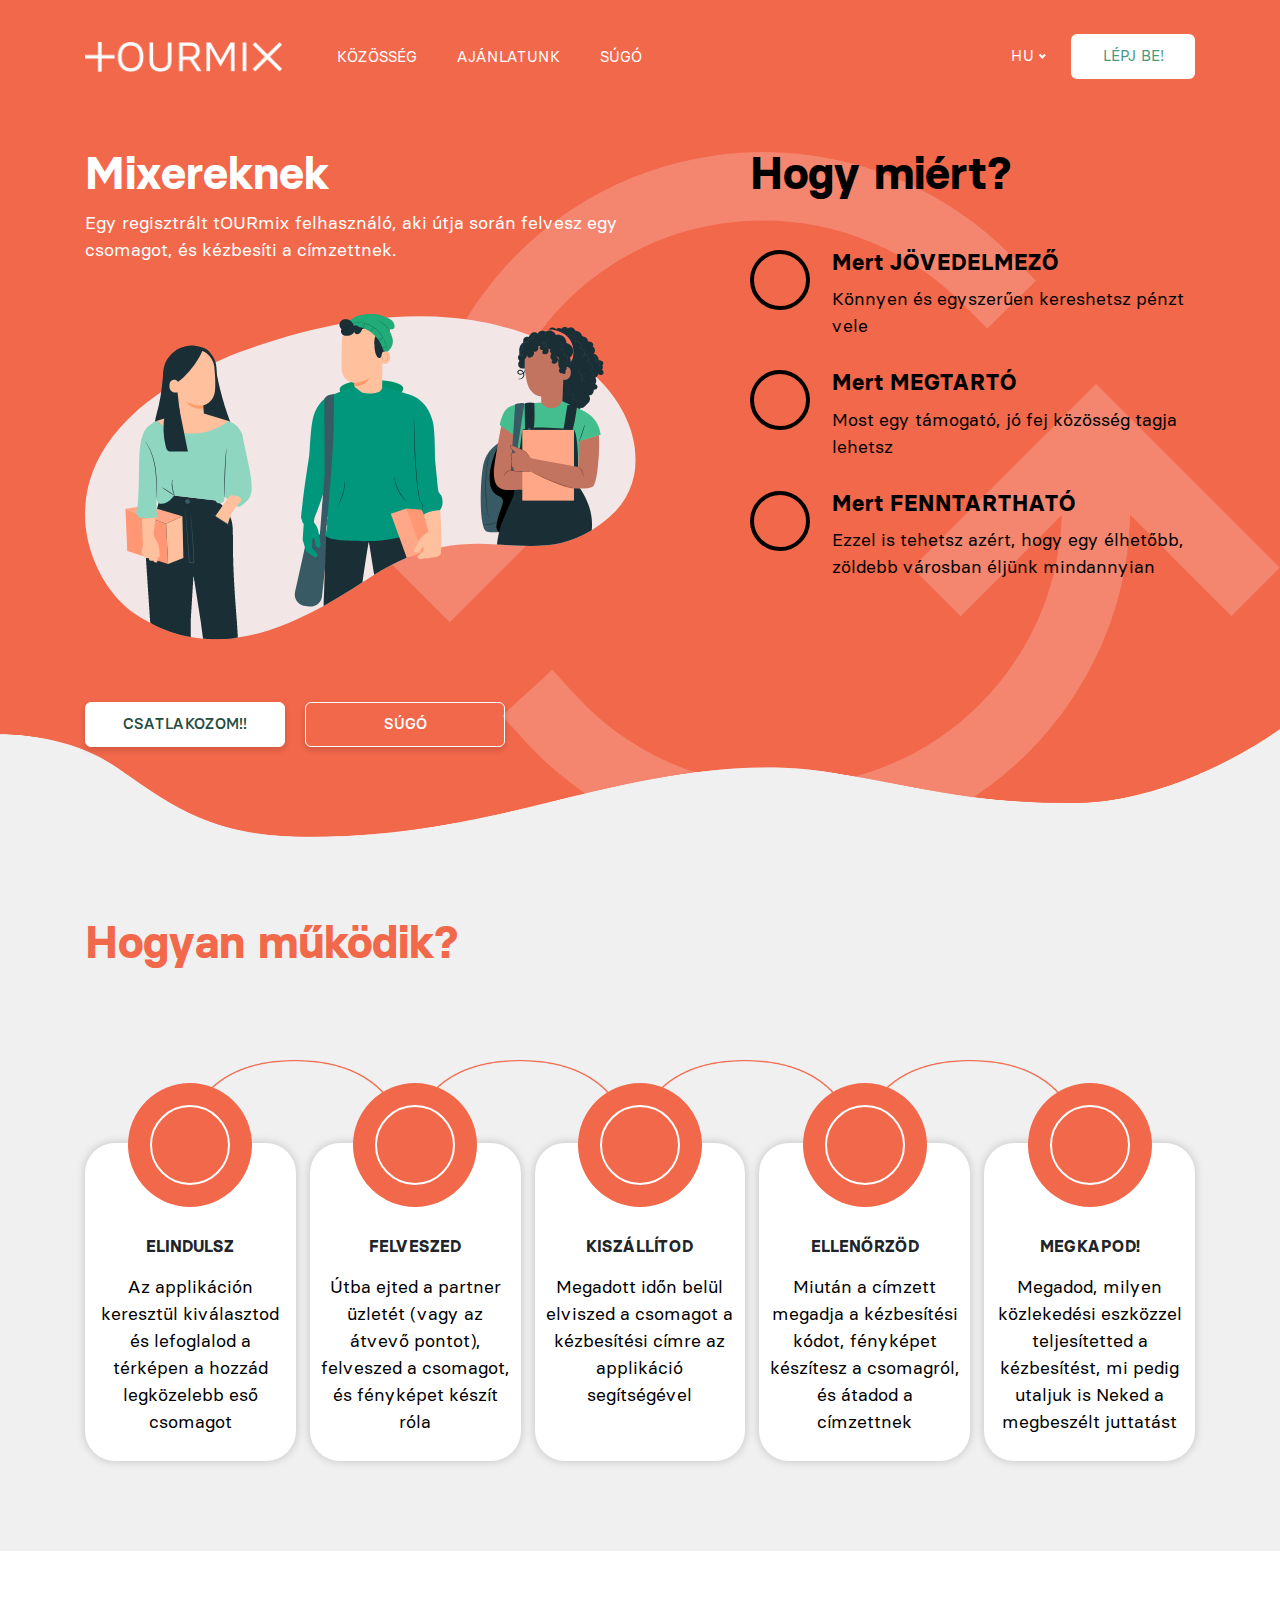
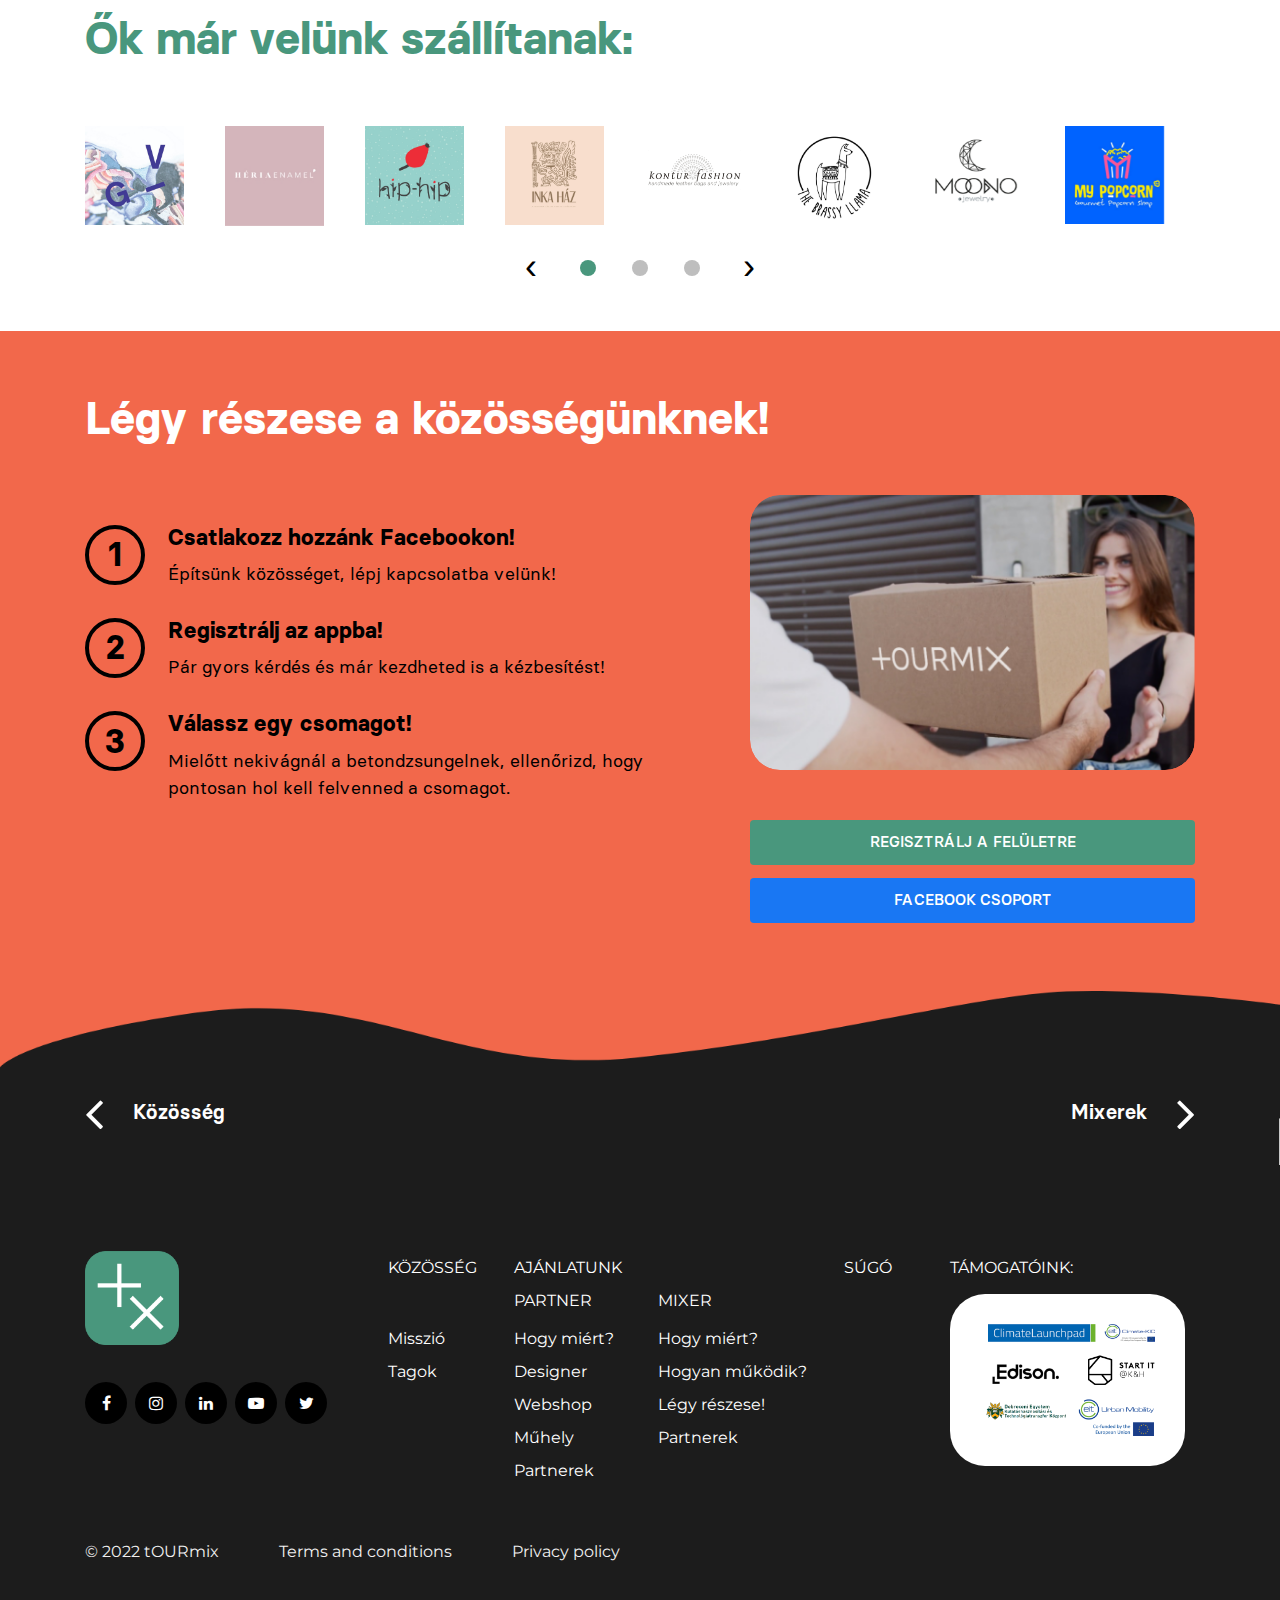
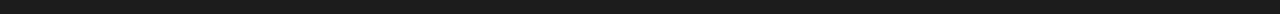
==== mixer.html @ 6f7ef5c3 "all pages done" ====
<!DOCTYPE HTML>
<html class="no-js" lang="en-US">

<head>
    <meta charset="utf-8">
    <meta http-equiv="x-ua-compatible" content="ie=edge">
    <title>OurMix-Mixer</title>
    <meta name="description" content="">
    <meta name="viewport" content="width=device-width, initial-scale=1">
    <link rel="shortcut icon" type="image/x-icon" href="assets/images/favicon.ico" />

    <!-- Stylesheet -->
    <!-- Animate css -->
    <link rel="stylesheet" type="text/css" href="assets/css/animate.css" media="all" />
    <!-- Owl Carousel css -->
    <link rel="stylesheet" type="text/css" href="assets/css/owl.theme.default.min.css" media="all" />
    <link rel="stylesheet" type="text/css" href="assets/css/owl.carousel.min.css" media="all" />
    <!-- Google fonts  -->
    <link href="https://fonts.googleapis.com/css2?family=Montserrat:wght@300;400;500;600;700&display=swap"
        rel="stylesheet">
    <!-- Fontawesome CSS -->
    <link rel="stylesheet" href="assets/css/font-awesome.min.css">
    <!-- Bootstrap CSS -->
    <link rel="stylesheet" href="assets/css/bootstrap.min.css">
    <!-- normalize -->
    <link rel="stylesheet" href="assets/css/normalize.css">
    <!-- nice select  -->
    <link rel="stylesheet" href="assets/css/nice-select.css">
    <link rel="stylesheet" href="assets/font/fonts.css">
    <!-- Main Stylesheet -->
    <link rel="stylesheet" href="assets/css/style.css">
    <!-- responsive -->
    <link rel="stylesheet" href="assets/css/responsive.css">
</head>

<body>
    <!--[if lte IE 9]>
            <p class="browserupgrade">You are using an <strong>outdated</strong> browser. Please <a href="https://browsehappy.com/">upgrade your browser</a> to improve your experience and security.</p>
        <![endif]-->

    <!-- header design  -->
    <header class="header_design d_header fixed-top  mixer_header">
        <div class="container">
            <div class="row">
                <div class="col-xl-12">
                    <div class="full_header">
                        <!-- left -->
                        <div class="header_left">
                            <div class="logo">
                                <a href="#"><img src="assets/images/home/logo.png" alt="logo img"></a>
                            </div>
                            <div class="menu">
                                <ul>
                                    <li><a href="#">Közösség</a></li>
                                    <li><a href="#">Ajánlatunk</a>
                                        <ul>
                                            <li><a href="#">Partner</a></li>
                                            <li><a href="#">Mixer</a></li>
                                        </ul>
                                    </li>
                                    <li><a href="#">Súgó</a></li>
                                </ul>
                            </div>
                        </div>

                        <!-- right  -->
                        <div class="header_right">
                            <div class="language_select">
                                <select>
                                    <option value="">HU</option>
                                    <option value="">EN</option>
                                </select>
                            </div>
                            <div class="button">
                                <a href="#">LÉPJ BE!</a>
                            </div>
                            <div class="humberger">
                                <div class="menu btn15" data-menu="15">
                                    <div class="icon"></div>
                                </div>
                            </div>

                        </div>
                    </div>
                </div>
            </div>
        </div>
    </header>
    <!-- End Header design  -->


    <!-- hero bannar   -->
    <div class="default_hero_bannar" style="background:#F2684B ;">
        <div class="container">
            <div class="row">
                <div class="col-lg-7">
                    <div class="default_left_con">
                        <div class="d_top_heading">
                            <h1>Mixereknek</h1>
                            <p>Egy regisztrált tOURmix felhasználó, aki útja során felvesz egy csomagot, és kézbesíti a
                                címzettnek.</p>
                        </div>
                        <div class="d_top_middle1">
                            <img src="assets/images/fore-logo/mixer.png" alt="">
                        </div>
                        <div class="d_bottom_link">
                            <a href="signup_signin.html">Csatlakozom!!</a>
                            <a href="#neked">SÚGÓ</a>
                        </div>
                    </div>
                </div>

                <div class="col-lg-5">
                    <div class="default_right_con">
                        <div class="d_top_heading">
                            <h1>Hogy miért?</h1>
                        </div>
                        <div class="d_right_middle">
                            <div class="single_r_middle">
                                <div class="d_right_icon">
                                </div>
                                <div class="d_right_con">
                                    <h3>Mert JÖVEDELMEZŐ</h3>
                                    <p>Könnyen és egyszerűen kereshetsz pénzt vele</p>
                                </div>
                            </div>
                            <div class="single_r_middle">
                                <div class="d_right_icon">
                                </div>
                                <div class="d_right_con">
                                    <h3>Mert MEGTARTÓ</h3>
                                    <p>Most egy támogató, jó fej közösség tagja lehetsz</p>
                                </div>
                            </div>
                            <div class="single_r_middle">
                                <div class="d_right_icon">
                                </div>
                                <div class="d_right_con">
                                    <h3>Mert FENNTARTHATÓ</h3>
                                    <p>Ezzel is tehetsz azért, hogy egy élhetőbb, zöldebb városban éljünk mindannyian
                                    </p>
                                </div>
                            </div>
                        </div>
                    </div>
                </div>
            </div>
        </div>
        <div class="position position1">
            <img src="assets/images/fore-logo/turn.png" alt="">
        </div>
    </div>
    <!-- End Hero bannar  -->

    <!-- Mixer feature  -->
    <div class="mixer_feature_area default_feature">
        <div class="container">
            <div class="row">
                <div class="col-xl-12">
                    <div class="all_mixer_con">
                        <div class="d_top_heading">
                            <h1 style="color:#F2684B">Hogyan működik?</h1>
                        </div>
                    </div>

                    <div class="all_mix_feature">
                        <div class="single_mix">
                            <div class="mix_c_1">
                                <div class="mix_c_2">

                                </div>
                                
                            </div>
                            <h4>Elindulsz</h4>
                                <p>Az applikáción keresztül kiválasztod és lefoglalod a térképen a hozzád legközelebb
                                    eső csomagot</p>
                        </div>
                        <div class="single_mix">
                            <div class="mix_c_1">
                                <div class="mix_c_2">

                                </div>
                                
                            </div>
                            <h4>Felveszed</h4>
                                <p>Útba ejted a partner üzletét (vagy az átvevő pontot), felveszed a csomagot, és
                                    fényképet készít róla</p>
                        </div>

                        <div class="single_mix">
                            <div class="mix_c_1">
                                <div class="mix_c_2">

                                </div>
                                
                            </div>
                            <h4>Kiszállítod</h4>
                                <p>Megadott időn belül elviszed a csomagot a kézbesítési címre az applikáció
                                    segítségével</p>
                        </div>
                        <div class="single_mix">
                            <div class="mix_c_1">
                                <div class="mix_c_2">

                                </div>

                            </div>
                            <h4>Ellenőrzöd</h4>
                            <p>Miután a címzett megadja a kézbesítési kódot, fényképet készítesz a csomagról, és átadod
                                a címzettnek</p>
                        </div>
                        <div class="single_mix">
                            <div class="mix_c_1">
                                <div class="mix_c_2">

                                </div>

                            </div>
                            <h4>Megkapod!</h4>
                            <p>Megadod, milyen közlekedési eszközzel teljesítetted a kézbesítést, mi pedig utaljuk is
                                Neked a megbeszélt juttatást</p>
                        </div>
                    </div>
                </div>
            </div>
        </div>
    </div>
    <!-- End Mixer feature  -->



    <!-- All partner area design  -->
    <div class="all_partner_area all_partner_area2">
        <div class="container">
            <div class="row">
                <div class="col-xl-12">
                    <div class="section_header">
                        <h1>Ők már velünk szállítanak:</h1>
                    </div>

                    <div class="partnar_slider owl-carousel owl-theme">
                        <a href="#"><img src="assets/images/fore-logo/1.png" alt=""></a>
                        <a href="#"><img src="assets/images/fore-logo/2.png" alt=""></a>
                        <a href="#"><img src="assets/images/fore-logo/3.png" alt=""></a>
                        <a href="#"><img src="assets/images/fore-logo/4.png" alt=""></a>
                        <a href="#"><img src="assets/images/fore-logo/5.png" alt=""></a>
                        <a href="#"><img src="assets/images/fore-logo/6.png" alt=""></a>
                        <a href="#"><img src="assets/images/fore-logo/7.png" alt=""></a>
                        <a href="#"><img src="assets/images/fore-logo/8.png" alt=""></a>
                        <a href="#"><img src="assets/images/fore-logo/9.png" alt=""></a>
                        <a href="#"><img src="assets/images/fore-logo/10.png" alt=""></a>
                        <a href="#"><img src="assets/images/fore-logo/6.png" alt=""></a>
                        <a href="#"><img src="assets/images/fore-logo/7.png" alt=""></a>
                        <a href="#"><img src="assets/images/fore-logo/8.png" alt=""></a>
                        <a href="#"><img src="assets/images/fore-logo/9.png" alt=""></a>
                        <a href="#"><img src="assets/images/fore-logo/10.png" alt=""></a>
                        <a href="#"><img src="assets/images/fore-logo/6.png" alt=""></a>
                        <a href="#"><img src="assets/images/fore-logo/7.png" alt=""></a>
                        <a href="#"><img src="assets/images/fore-logo/8.png" alt=""></a>
                        <a href="#"><img src="assets/images/fore-logo/9.png" alt=""></a>
                        <a href="#"><img src="assets/images/fore-logo/10.png" alt=""></a>
                    </div>
                </div>
            </div>
        </div>
    </div>
    <!-- End all partnar area design  -->

    <div class="default_feature default_feature_mixer" id="bolt" style="background-color:#F2684B;">
        <div class="container">
            <div class="row">
                <div class="col-xl-12">
                    <div class="d_top_heading">
                        <h1 style="color:#FFF ;">Légy részese a közösségünknek!</h1>
                    </div>
                </div>
                <div class="col-lg-7">
                    <div class="d_feature_left">
                        <div class="d_right_middle">
                            <div class="single_r_middle">
                                <div class="d_right_icon text1">
                                    <span>1</span>
                                </div>
                                <div class="d_right_con">
                                    <h3>Csatlakozz hozzánk Facebookon!</h3>
                                    <p>Építsünk közösséget, lépj kapcsolatba velünk!</p>
                                </div>
                            </div>
                            <div class="single_r_middle">
                                <div class="d_right_icon text1">
                                    <span>2</span>
                                </div>
                                <div class="d_right_con">
                                    <h3>Regisztrálj az appba!</h3>
                                    <p>Pár gyors kérdés és már kezdheted is a kézbesítést! </p>
                                </div>
                            </div>
                            <div class="single_r_middle">
                                <div class="d_right_icon text1">
                                    <span>3</span>
                                </div>
                                <div class="d_right_con">
                                    <h3>Válassz egy csomagot! </h3>
                                    <p>Mielőtt nekivágnál a betondzsungelnek, ellenőrizd, hogy pontosan hol kell felvenned a csomagot.</p>
                                </div>
                            </div>
                        </div>
                    </div>
                </div>
                <div class="col-lg-5">
                    <div class="d_feratue_img">
                        <img src="assets/images/fore-logo/img4.png" alt="">
                    </div>
                    <div class="d_feature_linking">
                        <a href="#">REGISZTRÁLJ A FELÜLETRE</a>
                        <a href="#">FACEBOOK CSOPORT</a>
                    </div>
                    
                </div>
            </div>
        </div>
    </div>

    <!-- Pages next prev area  -->
    <div class="pages_next_prev_area">
        <div class="container">
            <div class="row">
                <div class="col-xl-12">
                    <div class="pages_link_all">
                        <a href="#"><i class="fa fa-angle-left"></i>Közösség</a>
                        <a href="#">Mixerek <i class="fa fa-angle-right"></i></a>
                    </div>
                </div>
            </div>
        </div>
    </div>
    <!-- End pages next prev area  -->

    <!-- Footer area dsign  -->
    <div class="footer_area_design">
        <div class="container">
            <div class="row">
                <div class="col-lg-3">
                    <div class="footer_logo">
                        <div class="f_logo">
                            <a href="#"><img src="assets/images/fore-logo/f_logo.png" alt=""></a>
                        </div>
                        <div class="footer_link">
                            <ul>
                                <li><a href="#"><i class="fa fa-facebook"></i></a></li>
                                <li><a href="#"><i class="fa fa-instagram"></i></a></li>
                                <li><a href="#"><i class="fa fa-linkedin"></i></a></li>
                                <li><a href="#"><i class="fa fa-youtube-play"></i></a></li>
                                <li><a href="#"><i class="fa fa-twitter"></i></a></li>
                            </ul>
                        </div>
                    </div>
                </div>
                <div class="col-lg-6">
                    <div class="footer_menu_all">
                        <!-- single  -->
                        <div class="footer_single_link">
                            <h3>KÖZÖSSÉG</h3>
                            <ul>
                                <li><a href="#">Misszió</a></li>
                                <li><a href="#">Tagok</a></li>
                            </ul>
                        </div>
                        <!-- single  -->
                        <div class="footer_single_link">
                            <h3>AJÁNLATUNK <br> PARTNER</h3>
                            <ul>

                                <li><a href="#">Hogy miért?</a></li>
                                <li><a href="#">Designer</a></li>
                                <li><a href="#">Webshop</a></li>
                                <li><a href="#">Műhely</a></li>
                                <li><a href="#">Partnerek</a></li>

                            </ul>
                        </div>
                        <!-- single  -->
                        <div class="footer_single_link">
                            <h3> <br> MIXER</h3>
                            <ul>
                                <li><a href="#">Hogy miért?</a></li>
                                <li><a href="#">Hogyan
                                        működik?</a></li>
                                <li><a href="#">Légy részese!</a></li>
                                <li><a href="#">Partnerek</a></li>
                            </ul>
                        </div>
                        <!-- single  -->
                        <div class="footer_single_link">
                            <h3>SÚGÓ</h3>

                        </div>
                    </div>
                </div>
                <div class="col-lg-3">
                    <div class="footer_right">
                        <div class="footer_single_link">
                            <h3>TÁMOGATÓINK:</h3>
                            <div class="footer_partnar">
                                <img src="assets/images/fore-logo/group.png" alt="">
                            </div>
                        </div>
                    </div>
                </div>

                <div class="col-xl-12">
                    <div class="copyright">
                        <ul>
                            <li><a href="#">© 2022 tOURmix</a></li>
                            <li><a href="#">Terms and conditions</a></li>
                            <li><a href="#">Privacy policy</a></li>
                        </ul>
                    </div>
                </div>
            </div>
        </div>
    </div>
    <!-- End Footer area design  -->




    <!-- Js Files -->
    <!-- modernizr -->
    <script src="assets/js/vendor/modernizr-3.5.0.min.js"></script>
    <!-- jQuery -->
    <script src="assets/js/vendor/jquery-3.2.1.min.js"></script>
    <!-- Bootstrap Popper -->
    <script src="assets/js/popper.js"></script>
    <!-- Bootstrap -->
    <script src="assets/js/bootstrap.min.js"></script>
    <!-- Owl Carousel JS -->
    <script src="assets/js/owl.carousel.min.js"></script>
    <!-- nice-select  -->
    <script src="assets/js/jquery.nice-select.js"></script>
    <!-- Custom Scripts -->
    <script src="assets/js/main.js"></script>

</body>

</html>
---- assets/css/nice-select.css ----
.nice-select {
  -webkit-tap-highlight-color: transparent;
  background-color: #fff;
  border-radius: 5px;
  border: solid 1px #e8e8e8;
  box-sizing: border-box;
  clear: both;
  cursor: pointer;
  display: block;
  float: left;
  font-family: inherit;
  font-size: 14px;
  font-weight: normal;
  height: 42px;
  line-height: 40px;
  outline: none;
  padding-left: 18px;
  padding-right: 30px;
  position: relative;
  text-align: left !important;
  -webkit-transition: all 0.2s ease-in-out;
  transition: all 0.2s ease-in-out;
  -webkit-user-select: none;
     -moz-user-select: none;
      -ms-user-select: none;
          user-select: none;
  white-space: nowrap;
  width: auto; }
  .nice-select:hover {
    border-color: #dbdbdb; }
  .nice-select:active, .nice-select.open, .nice-select:focus {
    border-color: #999; }
  .nice-select:after {
    border-bottom: 2px solid #999;
    border-right: 2px solid #999;
    content: '';
    display: block;
    height: 5px;
    margin-top: -4px;
    pointer-events: none;
    position: absolute;
    right: 12px;
    top: 50%;
    -webkit-transform-origin: 66% 66%;
        -ms-transform-origin: 66% 66%;
            transform-origin: 66% 66%;
    -webkit-transform: rotate(45deg);
        -ms-transform: rotate(45deg);
            transform: rotate(45deg);
    -webkit-transition: all 0.15s ease-in-out;
    transition: all 0.15s ease-in-out;
    width: 5px; }
  .nice-select.open:after {
    -webkit-transform: rotate(-135deg);
        -ms-transform: rotate(-135deg);
            transform: rotate(-135deg); }
  .nice-select.open .list {
    opacity: 1;
    pointer-events: auto;
    -webkit-transform: scale(1) translateY(0);
        -ms-transform: scale(1) translateY(0);
            transform: scale(1) translateY(0); }
  .nice-select.disabled {
    border-color: #ededed;
    color: #999;
    pointer-events: none; }
    .nice-select.disabled:after {
      border-color: #cccccc; }
  .nice-select.wide {
    width: 100%; }
    .nice-select.wide .list {
      left: 0 !important;
      right: 0 !important; }
  .nice-select.right {
    float: right; }
    .nice-select.right .list {
      left: auto;
      right: 0; }
  .nice-select.small {
    font-size: 12px;
    height: 36px;
    line-height: 34px; }
    .nice-select.small:after {
      height: 4px;
      width: 4px; }
    .nice-select.small .option {
      line-height: 34px;
      min-height: 34px; }
  .nice-select .list {
    background-color: #fff;
    border-radius: 5px;
    box-shadow: 0 0 0 1px rgba(68, 68, 68, 0.11);
    box-sizing: border-box;
    margin-top: 4px;
    opacity: 0;
    overflow: hidden;
    padding: 0;
    pointer-events: none;
    position: absolute;
    top: 100%;
    left: 0;
    -webkit-transform-origin: 50% 0;
        -ms-transform-origin: 50% 0;
            transform-origin: 50% 0;
    -webkit-transform: scale(0.75) translateY(-21px);
        -ms-transform: scale(0.75) translateY(-21px);
            transform: scale(0.75) translateY(-21px);
    -webkit-transition: all 0.2s cubic-bezier(0.5, 0, 0, 1.25), opacity 0.15s ease-out;
    transition: all 0.2s cubic-bezier(0.5, 0, 0, 1.25), opacity 0.15s ease-out;
    z-index: 9; }
    .nice-select .list:hover .option:not(:hover) {
      background-color: transparent !important; }
  .nice-select .option {
    cursor: pointer;
    font-weight: 400;
    line-height: 40px;
    list-style: none;
    min-height: 40px;
    outline: none;
    padding-left: 18px;
    padding-right: 29px;
    text-align: left;
    -webkit-transition: all 0.2s;
    transition: all 0.2s; }
    .nice-select .option:hover, .nice-select .option.focus, .nice-select .option.selected.focus {
      background-color: #f6f6f6; }
    .nice-select .option.selected {
      font-weight: bold; }
    .nice-select .option.disabled {
      background-color: transparent;
      color: #999;
      cursor: default; }

.no-csspointerevents .nice-select .list {
  display: none; }

.no-csspointerevents .nice-select.open .list {
  display: block; }
---- assets/font/fonts.css ----
/* This stylesheet generated by Transfonter (https://transfonter.org) on March 3, 2018 7:03 PM */

@font-face {
    font-family: 'bs-sb';
    src: url('BasierSquare-SemiBold.woff2') format('woff2'),
        url('BasierSquare-SemiBold.woff') format('woff');
    font-weight: 600;
    font-style: normal;
}

@font-face {
    font-family: 'bs-r';
    src: url('BasierSquare-Regular.woff2') format('woff2'),
        url('BasierSquare-Regular.woff') format('woff');
    font-weight: normal;
    font-style: normal;
}

@font-face {
    font-family: 'bs-m';
    src: url('BasierSquare-Medium.woff2') format('woff2'),
        url('BasierSquare-Medium.woff') format('woff');
    font-weight: 500;
    font-style: normal;
}

@font-face {
    font-family: 'bs-mi';
    src: url('BasierSquare-MediumItalic.woff2') format('woff2'),
        url('BasierSquare-MediumItalic.woff') format('woff');
    font-weight: 500;
    font-style: italic;
}

@font-face {
    font-family: 'bs-r';
    src: url('BasierSquare-RegularItalic.woff2') format('woff2'),
        url('BasierSquare-RegularItalic.woff') format('woff');
    font-weight: normal;
    font-style: italic;
}

@font-face {
    font-family: 'bs-bi';
    src: url('BasierSquare-BoldItalic.woff2') format('woff2'),
        url('BasierSquare-BoldItalic.woff') format('woff');
    font-weight: bold;
    font-style: italic;
}

@font-face {
    font-family: 'bs-sbi';
    src: url('BasierSquare-SemiBoldItalic.woff2') format('woff2'),
        url('BasierSquare-SemiBoldItalic.woff') format('woff');
    font-weight: 600;
    font-style: italic;
}

@font-face {
    font-family: 'bs-b';
    src: url('BasierSquare-Bold.woff2') format('woff2'),
        url('BasierSquare-Bold.woff') format('woff');
    font-weight: bold;
    font-style: normal;
}
---- assets/css/style.css ----
/*===============================================
Default css
===============================================*/
body {
	margin: 0;
	padding: 0;
}

:root {
	--font15: 15px;
	--font20: 20px;
	--font30: 30px;
	--font50: 50px;

	/* all color  */
	--color1: #000;
	--color2: #F7B923;
	--color3: #F2684B;
	--color4: #6098D1;
	--color5: #49977D;
	--color6: #F0F0F0;

	/* font family  */
	--semibold: 'bs-sb';
	--regular: 'bs-r';
	--medium: 'bs-m';
	--bold: 'bs-b';
}

h1,
h2,
h3,
h4,
h5,
h6,
p {
	margin: 0;
	padding: 0;
}

ul {
	margin: 0;
	padding: 0;
	list-style: none;
}

a {
	margin: 0;
	text-decoration: none;
}

a:hover {
	text-decoration: none;
}

@media (min-width:1500px) {
	.container {
		max-width: 1280px;
	}
}
/*=================================================================
				Start Main css
=================================================================*/

/* header css  */
.header_design {
	position: absolute;
	width: 100%;
	top: 0;
	left: 0;
	z-index: 999;
	padding: 34px 0;
}

.full_header {
	display: flex;
	justify-content: space-between;
	align-items: center;
}

.header_left {
	display: flex;
	flex-wrap: wrap;
	align-items: center;
}

.logo {
	margin-right: 55px;
}

.logo img {
	width: auto;
	height: 30px;
}

.menu {}

.menu ul {
	display: flex;
	align-items: center;
}

.menu ul li {
	margin-right: 40px;
	position: relative;
	transition: 0.2s;
}
.menu ul ul{
	position: absolute;
	background: #FFF;
	border-radius: 4px;
	padding: 8px 5px;
	display: none;
	transition: 0.2s;
}
.menu ul > li:hover > ul{
	display: flex;
}
.menu ul ul li{
	margin-right: 0px;
}
.menu ul ul li a{
	color: #000 !important;
	padding: 0 15px;
}

.menu ul li:last-child {
	margin-right: 0;
}

.menu ul li a {
	color: #FFFFFF;
	text-transform: uppercase;
	opacity: 1;
	font-size: var(--font15);
	transition: 0.2s;
	font-family: var(--regular);
	font-weight: 400;
}

.menu ul li a:hover {
	opacity: 0.8;
}

.header_right {
	display: flex;
	align-items: center;
}

.button a {
	width: 124px;
	height: 45px;
	background: var(--color5);
	border-radius: 6px;
	display: flex;
	align-items: center;
	justify-content: center;
	font-size: var(--font15);
	color: #FFF;
	font-family: var(--regular);
	font-weight: 400;


}

.language_select {
	margin-right: 15px;
}

.language_select .nice-select::after {
	border-bottom: 2px solid #FFF !important;
	border-right: 2px solid #FFF !important;
	content: '';
}

.language_select .nice-select .option {
	color: #000;
}

.language_select .nice-select {
	background: transparent;
	border: none;
	color: #FFF;
	font-size: var(--font15);
	font-family: var(--regular);
	font-weight: 400;
	padding: 0;
	padding-right: 22px;
	padding-left: 19px;
}

.language_select .nice-select .current {
	color: #FFF;
	font-size: var(--font15);
	font-family: var(--regular);
	font-weight: 400;
}

p {
	font-size: var(--font20);
	color: var(--color1);
	font-family: var(--regular);
}

/* end Header css  */


/* Hero slider area design  */
.hero_slider {
	position: relative;
	z-index: 1;
}

.hero_slider::after {
	content: "";
	position: absolute;
	width: 100%;
	height: 265px;
	bottom: 0;
	left: 0;
	background: url(../images/home/path.png) no-repeat scroll 0 0 / 100% 100%;
	z-index: 1;
}

.single_hero_slider {
	position: relative;
	z-index: 1;
	background-position: 0 0 !important;
	background-size: 100% 100% !important;
	background-repeat: no-repeat !important;
}

.single_hero_slider:after {
	content: "";
	position: absolute;
	top: 0;
	left: 0;
	width: 100%;
	height: 100%;
	z-index: -1;
	background: rgba(0, 0, 0, 0.3);
}

.single_hero_slider {
	padding-top: 100px;
	padding-bottom: 278px;
}

.slider_top {
	width: auto;
	height: 115px;
	background: #FFFFFF 0% 0% no-repeat padding-box;
	box-shadow: 0px 3px 6px #00000029;
	border-radius: 58px;
	opacity: 1;
	display: inline-block;
}

.icon {
	background: #F7B923 0% 0% no-repeat padding-box;
	opacity: 1;
	border-radius: 50%;
	display: flex;
	align-items: center;
	justify-content: center;
	width: 115px;
	height: 115px;
	float: left;
}

.icon img {
	width: 50px !important;
}

.slider_top h3 {
	font-size: var(--font30);
	color: var(--color1);
	font-family: var(--bold);
	font-weight: 700;
	line-height: 33px;
	padding: 0 22px;
	padding-right: 30px;
	float: left;
	height: 100%;
	display: flex;
	align-items: center;
}

.slider_bottom {
	margin-top: 80px;
	display: flex;
	justify-content: space-between;
}

.single_text h1 {
	font-size: var(--font50);
	color: #FFF;
	font-weight: 700;
	font-family: var(--bold);
}

.single_text h1 span {
	color: var(--color2);
}

.single_text p {
	color: #FFF;
}

.single_text h5 {
	color: #FFF;
	font-size: 25px;
	margin-top: 7px;
	margin-bottom: 2px;
}

.single_text {
	max-width: 420px;
	width: 100%;
}

.single_text2 h1 {
	font-size: var(--font50);
	text-transform: uppercase;
	font-family: var(--bold);
	font-weight: 700;
}

.hero_slider.owl-theme .owl-nav {
	margin-top: 10px;
	position: absolute !important;
	z-index: 9999 !important;
	left: 0;
	right: 0;
	max-width: 367px;
	display: flex;
	justify-content: space-between;
	margin: 0 auto;
}

.hero_slider.owl-theme .owl-dots,
.hero_slider.owl-theme .owl-nav {
	text-align: center;
	-webkit-tap-highlight-color: transparent;
	position: absolute;
	bottom: 27px;
	left: 0;
	right: 0;
	z-index: 999999;
}

.slider_top1 {
	display: flex;
	flex-wrap: wrap;
}

.slider_top1 a {
	margin-right: 35px;
	font-size: 17px;
	text-align: center;
}

.slider_top1 a .icon {
	margin-bottom: 15px;
}

.slider_top1 a h5 {
	color: #FFF;
	font-size: 17px;
	font-family: var(--bold);
	font-weight: 700;
	margin-top: 15px;
	display: block;

}

.hero_slider.owl-theme .owl-dots .owl-dot span {
	width: 16px;
	height: 16px;
	margin: 0 20px;
	display: block;
	-webkit-backface-visibility: visible;
	transition: opacity .2s ease;
	border-radius: 30px;
}

.hero_slider.owl-theme .owl-dots .owl-dot:first-child span {
	background: var(--color2) !important;
}

.hero_slider.owl-theme .owl-dots .owl-dot:nth-child(2) span {
	background: var(--color3) !important;
}

.hero_slider.owl-theme .owl-dots .owl-dot:nth-child(3) span {
	background: var(--color4) !important;
}

.hero_slider.owl-theme .owl-dots .owl-dot:nth-child(4) span {
	background: var(--color5) !important;
}

.hero_slider.owl-theme .owl-dots {
	align-items: center;
	display: flex;
	justify-content: center;
	max-width: 200px;
	margin: 0 auto;
}

.hero_slider.owl-theme .owl-dots .owl-dot.active span {
	width: 30px !important;
	height: 30px !important;
}

button {
	outline: none !important
}

.hero_slider .owl-nav span {
	font-size: 43px !important;
}

.hero_slider.owl-theme .owl-nav {
	max-width: 294px;
	bottom: 13px;
}

/* end Hero slider  */

/* feature css  */
.feature_area {
	padding-top: 55px;
	padding-bottom: 130px;
}

.section_header {
	display: flex;
	justify-content: space-between;
	align-items: center;
}

.section_header h1 {
	font-size: var(--font50);
	color: var(--color5);
	font-family: var(--bold);
	font-weight: 700;
}

.section_header a {
	border: 1px solid #49977D;
	border-radius: 6px;
	opacity: 1;
	color: var(--color5);
	font-family: var(--regular);
	font-weight: 400;
	padding: 12px 15px;
	transition: 0.2s;
}

.section_header a:hover {
	background: var(--color5);
	color: #FFF;
}

.all_feature {
	padding-top: 76px;
	display: flex;
	flex-wrap: wrap;
	justify-content: center;
}

.single_feature {
	max-width: 269px;
	margin: 0 5%;
	height: 393px;
	text-align: center;
	position: relative;
	transition: 1s;
	margin-bottom: 60px;
}

.feature_con {
	transition: 1s;
}

.single_feature:hover .feature_con {
	height: 100%;
	transform: translateY(-60%);
	background: #FFF;
}

.single_feature:hover .feature_con .f_second {
	height: auto;
}

.single_feature a {
	font-size: var(--font20);
	color: var(--color1);
	font-family: var(--regular);
	font-weight: 400;
}

.feature_img {
	width: 200px;
	height: 200px;
	margin: 0 auto;
	background: #F0F0F0;
	border-radius: 50%;
	margin-bottom: 26px;
}

.feature_img img {
	width: 100%;
}

.f_first {
	text-transform: uppercase;
	font-weight: 700;
	margin-bottom: 11px;
}

.f_second {
	height: 75px;
	overflow: hidden;
	line-height: normal;
	transition: 1s;
}

.partner_area {
	display: flex;
	flex-wrap: wrap;
	align-items: center;
}

.partner_text {
	max-width: 247px
}

.partner_logo {
	display: flex;
	align-items: center;
	flex-wrap: wrap;
	justify-content: space-between;
}

.partner_logo a {
	margin: 0 20px;
}

.partner_logo img {
	max-width: 159px;
}

/* End feature css  */

/* forebase_area */
.forebase_area {
	position: relative;
	z-index: 1;
	padding-top: 45px;
	padding-bottom: 162px;
	overflow: hidden;
}
.hero_slider .owl-nav span {
	font-size: 31px !important;
	color: #000 !important;
}

.forebase_area:after {
	content: "";
	position: absolute;
	width: 100%;
	height: 100%;
	top: 0;
	left: 0;
	background: transparent linear-gradient(90deg, #FFFFFFD0 0%, #FFFFFF00 100%) 0% 0% no-repeat padding-box;
	z-index: -1;
}

.forebase_left {
	margin-top: 125px;
}

.fore_logo {
	margin-bottom: 36px;
}

.fore_logo img {
	height: 60px;
}

.forebase_left h6 {
	font-size: 25px;
	color: #000;
	font-family: var(--bold);
	font-weight: 700;
}

.fore_bottom {
	margin-top: 80px;
}

.fore_bottom_logo {
	display: flex;
	align-items: center;
}

.fore_bottom_logo img {
	max-height: 33px;
	max-width: 204px;
}

.fore_bottom_logo:first-child a {
	margin-left:0;
}

.fore_img {
	height: 124px;
	width: 124px;
	background: #49977D;
	border-radius: 50%;
	margin: 0 auto;
	margin-bottom: 47px;
	margin-top: -100px;
}

.fore_img img {
	width: 100%;
}

.single_fore_slider {
	background: #FFFFFF;
	box-shadow: 0 0 10px rgba(0, 0, 0, 0.2);
	border-radius: 30px;
	text-align: center;
	padding: 30px;
	padding-bottom: 60px;
}

.fore_slider.owl-carousel .owl-stage-outer {
	position: relative;
	overflow: hidden;
	-webkit-transform: translate3d(0, 0, 0);
	padding-top: 82px;
}

.row.forebase_con {
	transform: translateX(171px);
}

.fore_slider.owl-carousel.owl-theme.owl-loaded.owl-drag {
	margin-top: 85px;
}

.fore_slider.owl-theme .owl-dots .owl-dot span,
.partnar_slider.owl-theme .owl-dots .owl-dot span {
	width: 16px;
	height: 16px;
	margin: 5px 7px;
	background: #BEBEBE;
	display: block;
	-webkit-backface-visibility: visible;
	transition: opacity .2s ease;
	border-radius: 30px;
}

.fore_slider .owl-dots .owl-dot,
.partnar_slider .owl-dots .owl-dot  {
	display: inline-block;
	zoom: 1;
	margin: 0 11px;
}

.fore_slider.owl-theme .owl-dots .owl-dot.active span,
.fore_slider.owl-theme .owl-dots .owl-dot:hover span,
.partnar_slider.owl-theme .owl-dots .owl-dot.active span,
.partnar_slider.owl-theme .owl-dots .owl-dot:hover span {
	background: #49977D !important;
	
}

.fore_slider.owl-dots {
	max-width: 222px;
	margin: 0 auto;
}

button:hover {
	background: none !important;
}

.fore_slider .owl-nav,
.partnar_slider .owl-nav {
	width: 240px;
	position: absolute;
	display: flex;
	justify-content: space-between;
	align-items: center;
	margin: 0 auto;
	text-align: center;
	left: 0;
	right: 0;
	bottom: -52px;
}

.fore_slider.owl-carousel .owl-nav button.owl-next,
.fore_slider.owl-carousel .owl-nav button.owl-prev,
.fore_slider.owl-carousel button.owl-dot,
.partnar_slider.owl-carousel .owl-nav button.owl-next,
.partnar_slider.owl-carousel .owl-nav button.owl-prev,
.partnar_slider.owl-carousel button.owl-dot {
	color: #000 !important;
	font-size: 36px;
	line-height: normal;
	z-index: 99;
	position: relative;
}

.fore_slider .owl-dots,
.partnar_slider .owl-dots  {
	position: absolute;
	bottom: -47px;
	left: 0;
	right: 0;
}

/* End forebase_area */
.google a {
	text-decoration: underline;
	font-size: var(--font15);
	font-weight: 400;
	font-family: var(--regular);
	color: #000;
	margin-top: 19px;
	display: inline-block;
}

.counter_area_design {
	padding: 75px 0;
	background: #F0F0F0;
}

.mixer_counter {
	display: flex;
	flex-wrap: wrap;
}

.single_counter {
	display: flex;
	align-items: center;
	margin: 0 25px;
}

.single_counter:nth-child(1) {
	margin-left: 0;
}

.single_counter:nth-child(2) {
	margin-right: 0;
}

.single_counter h2 {
	font-size: var(--font50);
	color: var(--color5);
	font-family: var(--bold);
	font-weight: 700;
	margin-right: 20px;
}
.all_partner_area {
	padding: 60px 0;
	padding-bottom: 180px;
}
.partnar_slider {
	margin-top: 61px;
	padding-bottom: 15px;
	margin-bottom: 30px;
}
.partnar_slider a img {
	height: auto !important;
	max-width: 76%;
}
.contact_area_design{
	padding-top: 55px;
	padding-bottom: 100px;
	background: #49977D;
	position: relative;
	z-index: 1
}
.contact_area_design::before {
	position: absolute;
	content: "";
	width: 100%;
	height: 166px;
	background: url(../images/fore-logo/path1.png) no-repeat scroll 0 0 / 100% 100%;
	top: -163px;
	left: 0;
	z-index: -1;
}
.all_contact{
}
.all_contact .section_header h1{
	color: #FFF;
	margin-bottom: 37px;
}
.all_form {
	display: flex;
	justify-content: space-between;
	flex-wrap: wrap;
}
.single_form_group {
	max-width: 49%;
	flex: 0 0 49%;
	display: flex;
	justify-content: space-between;
	flex-direction: column;
	align-items: flex-end;
}
.single_form {
	margin-bottom: 10px;
	width: 100%;
}
.single_form:last-child{
	margin-bottom: 0;
}
.single_form textarea,
.single_form input{
	border: 1px solid #FFFFFF;
	background: transparent;
	padding: 13px;
	border-radius: 4px;
	outline: none;
	width: 100%;
	font-family: var(--medium);
	color: #FFF;
	font-size: var(--font15);

}
.single_form textarea{
	min-height: 228px;
}
.input_g {
	width: 100%;
}
.single_form input::placeholder,
.single_form textarea::placeholder{
	color: #FFF;
	opacity: 1;
}
.single_form input[type="submit"] {
	width: 124px;
	height: 45px;
	background: #FFFF;
	color: #254C3F;
	float: right;
	cursor: pointer;
	transition: 0.2s;
}
.single_form input[type="submit"]:hover{
	color: #FFF;
	background: #000;
	border: 1px solid #000;
}
.c_icon {
	width: 44px;
	height: 44px;
	border: 4px solid #FFFFFF;
	border-radius: 50px;
	display: flex;
	align-items: center;
	justify-content: center;
	font-size: 18px;
	color: #FFF;
	line-height: normal;
	margin-right: 30px;
}
.single_contact {
	display: flex;
	align-items: center;
	margin-bottom: 27px;
}
.single_contact p,
.single_contact a{
	color: #FFF;
	font-family: var(--bold);
	font-weight: bold;
	font-size: var(--font20);
}
.all_contact.right_contact_all {
	padding-left: 47px;
}

.footer_area_design{
	padding: 86px 0;
	padding-bottom: 50px;
	background-color: #1C1C1C;
}
.f_logo img {
	width: 156px;
}
.f_logo {
	margin-bottom: 37px;
}
.footer_link ul{
	display: flex;
	flex-wrap: wrap;
}
.footer_link ul li {
	margin-right: 14px;
}
.footer_link ul li a{
	width: 42px;
	height: 42px;
	border-radius: 50px;
	color: #FFF;
	display: inline-flex;
	align-items: center;
	justify-content: center;
	background: #000;
	transition: 0.2s;
}
.footer_link ul li:hover{
	opacity: 0.8;
}
.footer_menu_all{

}
.footer_single_link{
	margin: 0 10px;
}
.footer_single_link h3 {
	font-size: 16px;
	text-transform: uppercase;
	font-weight: 400;
	font-family: 'Montserrat', sans-serif;
	color: #FFF;
	margin-bottom: 5px;
	min-height: 69px;
	line-height: 33px;
}
.footer_single_link ul{
}
.footer_single_link ul li{
}
.footer_single_link ul li a{
	color: #9A9A9A;
	font-weight: 400;
	font-family: 'Montserrat', sans-serif;
	color: #FFF;
	margin-bottom: 5px;
	padding: 2px 0;
	display: inline-block;
	transition: 0.2s;

}
.footer_single_link ul li:hover a{
	opacity: 0.8;
}
.footer_menu_all {
	display: flex;
	justify-content: space-around;
}
.footer_right .footer_single_link h3 {
	margin-bottom: 10px;
	min-height: auto;
}
.footer_single_link:last-child{
	margin-bottom: 0;
}
.footer_partnar{
	background: #FFF;
	border-radius: 35px;
	padding: 30px;
}
.footer_partnar img{
	width: 100%;
}
.copyright{
	padding-top: 50px;
}
.copyright  ul{
	display: flex;
	flex-wrap: wrap;
}
.copyright ul li{
	padding-right: 60px;
}
.copyright ul li:last-child{
	padding-right:0 ;
}
.copyright ul li a{
	font-size: 16px;
	color: var(--color6);
	font-family: 'Montserrat', sans-serif;
	font-weight: 400;
	transition: 0.2s;
}
.copyright ul li:hover a{
	opacity: 0.7;
}

/* Humberger css  */
.btn15 {
	height: 43px;
	transition-duration: 0.5s;
	padding-top: 18px;
	margin-left: 10px;
	cursor: pointer;
	display: none;
  }
  .btn15 .icon {
	transition-duration: 0.5s;
	height: 2px;
	width: 24px;
	background-color: #FFF;
	border-radius: 4px;
	left: 15px;
  }
  .btn15 .icon:before {
	transition-duration: 0.5s;
	position: absolute;
	width: 17px;
	height: 2px;
	background-color: #FFF;
	content: "";
	top: 12px;
	border-radius: 4px;
  }
  .btn15 .icon:after {
	transition-duration: 0.5s;
	position: absolute;
	width: 17px;
	height: 2px;
	background-color: #FFF;
	content: "";
	top: 27px;
	border-radius: 4px;
  }
  .btn15.open .icon {
	transition-duration: 0.5s;
	background: transparent;
  }
  .btn15.open .icon:before {
	transform: rotateZ(45deg) scaleX(1.25) translate(3.5px, 6.5px);
  }
  .btn15.open .icon:after {
	transform: rotateZ(-45deg) scaleX(1.25) translate(3px, -6px);
  }


  
/* End Humberger css  */


/* Sign in page css  */
.sign_in_section {
	background: #49977D;
	padding-top: 145px;
	padding-bottom:357px;
	position: relative;
	z-index: 1;
}
.sign_in_section:after{
	content: "";
	position: absolute;
	width: 100%;
	height: 265px;
	bottom: -2px;
	left: 0;
	background: url(../images/home/path.png) no-repeat scroll 0 0 / 100% 100%;
	z-index: 1;
}
.signinfull_area {
	max-width: 662px;
	margin: 0 auto;
	width: 100%;
}
.signinfull_area h1{
	font-size: 50px;
	color: #FFF;
	font-family: var(--bold);
	font-weight: 700;
	margin-bottom: 23px;
}
.sign_in_form {
	background: #FFFFFF 0% 0% no-repeat padding-box;
	border-radius: 40px;
	opacity: 1;
	padding: 22px;
}
.sign_in_form .nav-pills .nav-link{
	box-shadow: inset 0px 5px 10px #00000029;
	border-radius: 30px;
	opacity: 1;
	text-align: center;
	font-size: 20px;
	font-family: var(--bold);
	font-weight: 700;
	letter-spacing: 0px;
	color: #000000;
	text-transform: uppercase;
	opacity: 1;
	padding: 25px 10px;
}
.sign_in_form .nav-item {
	max-width: 48%;
}
.sign_in_form .nav-pills {
	display: flex;
	justify-content: space-between;
	margin-bottom: 60px !important;
}
.sign_in_form .nav-pills .nav-link.active, .nav-pills .show > .nav-link {
	color: #fff;
	background-color: #49977D;
	color: #FFF !important;
}
.sign_in_form .form-control {
	display: block;
	width: 100%;
	padding:13px;
	font-size: 15px;
	line-height: 1.5;
	color: #495057;
	background-color: #fff;
	background-clip: padding-box;
	border: 1px solid #49977D;
	border-radius: 6px;
	transition: border-color .15s ease-in-out,box-shadow .15s ease-in-out;
	font-family:var(--regular);
}
.form-control:focus{
	box-shadow: 0 !important;
}
.sign_in_form .btn-primary {
	color: #fff;
	background-color: #49977D;
	border-color: #49977D;
	padding: 11px;
	max-width: 126px;
	font-size: 15px;
	font-weight: 500;
	font-family: var(--medium);
	height: 52px;
}
.group_flex{
	display: flex;
	justify-content: flex-end;
}
.checkbox {
	max-width: 400px;
	width: 100%;
}
.form-group.group_flex.group_flex_2 {
	justify-content: space-between;
}
.checkbox label{
	display: flex;
	font-weight: 400;
	font-family: var(--regular);
	font-size: 15px;
	letter-spacing: 0px;
	color: #000000;
}
.checkbox label a{
	text-decoration: underline;
	color: #000;
}
.laces-checkbox {
	display: inline-block;
	width: 2rem;
	max-width: 34px;
	font-size: 1.2rem;
	line-height: 1.8rem;
	text-align: center;
	border: 1px solid #49977d;
	border-radius: 0.3rem;
	max-height: 34px;
	flex: 0 0 59px;
	margin-right: 14px;
}
  .checkbox .form-check {
	position: relative;
	display: block;
	padding-left: 0;
	display: flex;
}
.signup_header .button a,
.d_header .button a {
	background: #FFF;
	color: #49977D;
}
/* End Sign in page css  */

/* another pages   */
.default_hero_bannar {
	background: #F7B931;
	padding-top: 146px;
	padding-bottom: 108px;
	position: relative;
	z-index: 11;
}
.partnar_header {
	background: #f7b931;
	padding: 23px 0;
}
.d_top_heading h1{
	font-size: 50px;
	color: #FFF;
	font-family: var(--bold);
	font-weight: 700;
}
.d_top_heading p {
	color: #FFF;
	margin-top: 10px;
	max-width: 557px;
	width: 100%;
}
.d_top_middle {
	margin-top: 46px;
	margin-bottom: 97px;
	display: flex;
	flex-wrap: wrap;
}
.d_single {
	margin-right: 50px;
}
.d_icon{
	width: 165px;
	height: 165px;
	background: #FFFFFF 0% 0% no-repeat padding-box;
	box-shadow: 0px 3px 6px #00000029;
	opacity: 1;
	border-radius: 50%;
}
.d_icon img{
	width: 100%;
	height: 100%;
	object-fit: cover;
}
.d_single a {
	text-align: center;
}
.d_single h4{
	font-size: 23px;
	color: #FFF;
	font-weight: bold;
	text-transform: uppercase;
	font-family: var(--bold);
	margin-top: 20px;
}

.d_bottom_link {
	display: flex;
	flex-wrap: wrap;
}
.d_bottom_link a{
	box-shadow: 0px 3px 6px #00000029;
	width: 200px;
	height: 45px;
	background: transparent;
	color: #FFF;
	display: flex;
	align-items: center;
	justify-content: center;
	margin-right: 20px;
	font-size: 15px;
	font-weight: 500;
	font-family: var(--medium);
	text-transform: uppercase;
	border: 1px solid #FFF;
	border-radius: 6px;
}
.d_bottom_link a:first-child{
	background-color: #FFF;
	color: #254C3F;
}

.default_right_con h1 {
	color: #000;
}

.d_right_icon {
	width: 80px;
	height: 80px;
	border: 4px solid #000;
	border-radius: 50%;
}
.single_r_middle {
	display: flex;
	flex-wrap: wrap;
	margin-top: 30px;
	justify-content: space-between;
}
.d_right_icon img{
	width: 100%;
	height: 100%;
}
.d_right_con {
	max-width: 401px;
}
.d_right_con h3{
	color:#000;
	font-size:25px;
	font-weight: 700;
	font-family: var(--bold);
	margin-bottom: 10px;
}
.position {
	position: absolute;
	width: 36%;
	bottom: 7%;
	right: 0;
	z-index: -1;
}
.position img{
	width: 100%;
}
.default_hero_bannar::after {
	content: "";
	position: absolute;
	width: 100%;
	height: 183px;
	bottom: -2px;
	left: 0;
	background: url(../images/fore-logo/path2.png) no-repeat scroll 0 0 / 100% 100%;
	z-index: -1;
}
.sticky{
	position: fixed;
	top: 0;
}
.d_feature_left .single_r_middle {
	justify-content: inherit;
}

.d_feature_left .d_right_con {
	max-width: 492px;
	margin-left: 23px;
	width: 100%;
}

.default_feature {
	background: #f0f0f0;
	overflow: hidden;
	z-index: 11;
	position: relative;
	padding: 60px 0;
}
.default_feature .d_top_heading h1 {
	color: #F7B931;
}
.d_feature_left .d_top_heading p {
	color: #000;
	font-size: 25px;
	font-weight: 700;
}
.d_top_heading {
	margin-bottom: 50px;
}

.d_feratue_img{
	border-radius: 30px;
	overflow: hidden;
}
.d_feratue_img img{
	width: 100%;
	object-fit: cover;
	height: 100%;
	border-radius: 30px;
}
.fixed-top {
	position: fixed !important;
	top: 0 !important;
	right: 0 !important;
	left: 0 !important;
	z-index: 99999999999 !important;
}
.necked_area_design {
	padding: 60px 0;
}
.necked_area_design .d_top_heading {
	display: flex;
	justify-content: space-between;
	align-items: center;
}
.necked_area_design .d_top_heading h1 {
	color: #000;
}
.necked_area_design .d_top_heading  a{
	border: 1px solid #49977D;
	border-radius: 6px;
	padding: 14px;
	color: #49977D;
	font-size: 15px;
	font-weight: 500;
	font-family: var(--medium);
}

.necked_left_all {
	display: flex;
	flex-wrap: wrap;
	justify-content: center;
	margin-top: 20px;
}
.necked_single {
	text-align: center;
	flex: 0 0 32%;
	margin: 24px 3px;
}
.neck_iocn{
	width: 124px;
	height: 124px;
	background-color: #49977D;
	border-radius: 50%;
	margin: 0 auto;
}
.neck_iocn img{
	width: 100%;
	height: 100%;
}
.necked_single h4 {
	color: #000;
	font-size: 20px;
	font-family: var(--regular);
	font-weight: 400;
	max-width: 183px;
	margin: 0 auto;
	margin-top: 40px;
}
.map_img{
	margin-top: 38px;
}
.map_img img{
	width: 100%;
}
.contact_area_design.contact_area_design2::before {
	display: none;
}
.all_partner_area.all_partner_area2 {
	padding-bottom: 60px;
}
.section_header5{
	display: flex;
	justify-content: space-between;
	align-items: center;
}
.section_header5 h1{
	color: #FFF;
}
.section_header5 a{
	background: #FFF;
	color: #254C3F;
	font-size: 25px;
	font-family: var(--medium);
	font-weight: 500;
	border: none;
	padding: 15px 20px;
}
.section_header5 a:hover{
	background: #FFF;
	color: #254C3F;
}
.section_header.section_header5 {
	margin-bottom: 85px;
}
.section_header p{
	font-size: 25px;
	color: #000;
	font-family: var(--medium);
	font-weight: 500;
}
.section_header_d{
	margin-bottom: 50px;
}
.single_form_group.single_form_group1 {
	max-width: 33%;
}
.single_form_group.single_form_group2 {
	max-width: 65%;
	flex: 0 0 65%;
}
.single_form_group.single_form_group1 input,
.single_form_group.single_form_group2 textarea{
	color:#000000;
	border: 1px solid #000000;
}
.single_form_group.single_form_group1 input::placeholder,
.single_form_group.single_form_group2 textarea::placeholder{
	color: #000;
}
.single_form {
	font-style: italic;
}
.single_form_group.single_form_group2 textarea {
	min-height: 162px;
}
.contact_area_design.contact_area_design2 {
	padding: 80px 0;
	padding-bottom: 148px;
	margin-bottom: -100px;
}
/* End another pages css  */

.pages_next_prev_area{
	padding-top: 96px;
	padding-bottom: 27px;
	background: url(../images/fore-logo/black.png) no-repeat scroll 0 0 / 100% 100%;
	position: relative;
	z-index: 99;
}
.pages_link_all{
	display: flex;
	align-items: center;
	justify-content: space-between;
}
.pages_link_all a{
	font-size: 25px;
	font-weight: 600;
	font-family: var(--semibold);
	color: #FFF;
	display: flex;
	align-items: center;
}
.pages_link_all a i {
	font-size: 78px;
	margin: 0 30px;
}
.pages_link_all a:last-child i{
	margin-right: 0;
}
.pages_link_all a:first-child i{
	margin-left: 0;
}
.single_group_form11 {
	display: flex;
	justify-content: space-between;
	align-items: center;
	margin-top: 16px;
	max-width: 100%;
	flex: 0 0 100%;
}
.single_group_form11 p {
	max-width: 69%;
}

/* Mixer page  */
.mixer_header{
	background: #F2684B;
}
.d_top_middle1 {
	margin-bottom: 62px;
}
.position1 {
	width: auto;
	bottom: 0;
}
.all_mix_feature {
	display: flex;
	flex-wrap: wrap;
	justify-content: space-between;
	margin-top: 174px;
	padding-bottom: 30px;
}
.single_mix{
	position: relative;
	background: #FFFFFF;
	box-shadow: 0 0 10px rgba(0, 0, 0, 0.2);
	border-radius: 30px;
	text-align: center;
	padding: 10px;
	flex: 0 0 19%;
	max-width: 19%;
	z-index: 1;
	padding-bottom: 25px;
}
.single_mix::before {
	content: "";
	background: url(../images/fore-logo/circle.png) no-repeat scroll 0 0 / 100% 100%;
	z-index: -1;
	position: absolute;
	width: 100%;
	height: 61px;
	top: -83px;
}
.single_mix:last-child:before {
	display: none;
}
.mix_c_1 {
	width: 124px;
	height: 124px;
	background-color: #F2684B;
	border-radius: 50%;
	margin: 0 auto;
	margin-bottom: 30px;
	margin-top: -70px;
	display: flex;
	align-items: center;
	justify-content: center;
}

.mix_c_2{
	width: 80px;
	height: 80px;
	border: 2px solid #FFF;
	border-radius: 50%;
}
.single_mix h4{
	font-size: 16px;
	text-transform: uppercase;
	font-weight: 700;
	font-family:var(--bold);
	margin-bottom: 18px;
}
.single_mix p{
}
.text1{
	display: flex;
	align-items: center;
	justify-content: center;
}
.text1 span{
	color: #000;
	font-size: 50px;
	font-weight: bold;
	font-family: var(--bold);
}
.d_feature_linking{
	display: flex;
	justify-content: space-between;
	margin-top: 50px;
}
.d_feature_linking a{
	font-size: 15px;
	font-weight: 500;
	font-family: var(--medium);
	text-transform: uppercase;
	width: 234px;
	height: 45px;
	display: flex;
	align-items: center;
	justify-content: center;
	background: #49977D;
	color: #FFF;
	border-radius: 4px;
}
.d_feature_linking a:last-child{
	background: #1977F3;
}
.default_feature_mixer {
	padding-bottom: 168px;
	margin-bottom: -100px;
}
/* End Mixer page  */

/* package page css  */
.package_area {
	padding-top: 160px;
	padding-bottom: 231px;
	position: relative;
	background-color: #6098D1;
	z-index: 11;
}
.package_area::after {
	content: "";
	position: absolute;
	width: 100%;
	height: 162px;
	bottom: -1px;
	left: 0;
	background: url(../images/home/path.png) no-repeat scroll 0 0 / 100% 100%;
	z-index: 1;
}

.pack_top{
	margin-bottom: 50px;
}
.package_header{
	background-color: #6098D1;
}
.pack_top a{
	font-size: 20px;
	color: #FFF;
	font-family: var(--medium);
	font-weight: 500;
	display: flex;
	align-items: center;

}
.pack_top a i {
	font-size: 61px;
	margin-right: 26px;
}
.package_bottom{
	display: flex;
	align-items: center;
}
.pack_cross{
	width: 200px;
	height: 200px;
	background: #FFFFFF 0% 0% no-repeat padding-box;
	opacity: 1;
	border-radius: 50%;
	display: flex;
	align-items: center;
	justify-content: center;
	margin-right: 50px;
}
.pack_cross img {
	width: 75px;
}
.pack_content{

}
.pack_content h2{
	font-size: 29px;
	color: #FFF;
	font-weight: bold;
	font-family: var(--bold);
	text-transform: uppercase;
}
.pack_content h3{
	color: #FFFFFF;
	font-size: 20px;
	font-weight: 500;
	font-family: var(--medium);
}
.code_area{
	display: flex;
	flex-wrap: wrap;
	margin-top: 25px;
}
.code_area input{
	border: 1px solid #FFF;
	border-radius: 6px;
	background: transparent;
	outline: none;
	width: 297px;
	height: 45px;
	font-size: 15px;
	font-weight: 400;
	font-family: var(--regular);
	font-style: italic;
	padding: 14px;
	color: #FFF;
	text-align: center;
}
.code_area button{
	width: 108px;
	height: 45px;
	background: #FFF !important;
	display: flex;
	align-items: center;
	justify-content: center;
	color: #6098D1 !important;
	font-weight: 500;
	font-family: var(--medium);
	border-radius: 6px;
	margin-left: 15px;
	cursor: pointer;
	border: none;
	outline: none;
}
.plus_header {
	background: #49977D;
}
.pack_con_p p{
	font-size: 20px;
	font-style: italic;
	color: #FFF;
}
.plus img{
	width: 60%;
}

.position11{
	width: 70%;
}
.plus_minus_feature {
	display: flex;
	justify-content: space-between;
	flex-wrap: wrap;
	margin-top: 70px;
}
.new {
	background: #FFFFFF 0% 0% no-repeat padding-box;
	border-radius: 30px;
	opacity: 1;
	padding: 37px;
	text-align: center;
	min-height: 385px;
}
.plus_single {
	flex: 0 0 32%;
	text-align: center;
}
.plus_icon {
	width: 124px;
	height: 124px;
	background: #F7B923;
	border-radius: 50%;
	margin: 0 auto;
	margin-bottom: 34px;
	margin-top: -101px;
	z-index: 99;
	position: relative;
	display: flex;
	align-items: center;
	justify-content: center;
}
.plus_icon img{
	height: 45px;
}
.new h4{
	color:#000;
	font-size: 20px;
	font-weight: bold;
	font-family: var(--bold);
	margin-bottom: 10px;
	text-transform: uppercase;
}
.first_title {
	color: #FFF;
	text-transform: uppercase;
	margin-bottom: 92px;
}
.plus_area:after{
	display: none;
}
.package_area.plus_area {
	margin-bottom: -119px;
}
.package_area.plus_area .package_bottom {
	align-items: center;
}
/* End pakage page css  */
---- assets/css/responsive.css ----
@media all and (max-width:1499px){
    :root{
        --font30: 23px;
    }
    .icon {
        width: 100px;
        height: 100px;
    }
    .slider_top {
        height: 100px;
    }
    .slider_top h3 {
        line-height: 26px;
        padding-right: 30px;
    }
    .single_text h1 {
        font-size: 45px;
    }
    p {
      font-size: 18px;
    }
    .single_text h5 {
        color: #FFF;
        font-size: 22px;
        margin-top: 7px;
        margin-bottom: 0;
    }
    .single_text h5 p {
        margin-top: 5px !important;
    }
    .section_header h1 {
        font-size: 45px;
    }
    .single_feature {
        max-width: 241px;
        margin: 0 5%;
        height: 393px;
        margin-bottom: 50px;
    }
    .partner_logo img {
        max-width: 129px;
    }
    .row.forebase_con {
        transform: translateX(10%);
    }
    .fore_bottom_logo img {
        max-height: 20px;
        max-width: 204px;
    }
    .forebase_left h6 {
        font-size: 22px;
        color: #000;
    }
    .fore_logo img {
        height: 48px;
    }
    .f_logo img {
        width: 94px;
    }
    .footer_link ul li {
        margin-right: 8px;
    }
    .f_second {
        line-height: 25px;
        transition: 1s;
    }
    .sign_in_section::after {

        height: 221px;
        background-size: cover;
    }
    .d_icon {
        width: 134px;
        height: 134px;
    }
    .d_single h4 {
        font-size: 19px;
        margin-top: 17px;
    }
    .d_top_heading h1 {
        font-size: 45px;
    }
    .d_right_con h3 {
        font-size: 22px;
    }
    .d_right_icon {
        width: 60px;
        height: 60px;
    }
    .d_right_con {
        max-width: 363px;
    }
    .d_top_middle {
        margin-top: 27px;
        margin-bottom: 72px;
    }
    .default_hero_bannar::after {
        height: 128px;
        bottom: -2px;
    }
    .section_header5 a {
        font-size: 15px;
        padding: 15px 20px;
    }
    .pages_link_all a {
        font-size: 20px;
    }
    .pages_link_all a i {
        font-size: 51px;
        margin: 0 30px;
    }
    .neck_iocn {
        width: 110px;
        height: 110px;
    }
    .necked_single h4 {
        margin-top: 24px;
    }
    .d_feature_linking {
        display: block;
        margin-top: 50px;
    }
    .d_feature_linking a {
        width: 100%;
        margin-bottom: 13px;
    }
    .d_feature_linking a:last-child{
        margin-bottom: 0;
    }
    .text1 span {
        font-size: 33px;
    }
    .pack_cross {
        width: 170px;
        height: 170px;
    }
    .new {
        min-height: 412px;
    }
}

@media all and (max-width:1199px){
    .logo img {
        width: auto;
        height: 22px;
    }
    .icon {
        width: 80px;
        height: 80px;
    }
    .slider_top {
        height: 80px;
    }
    .header_design {
        padding: 15px 0;
    }
    .single_text h1 {
        font-size: 37px;
    }
    .single_hero_slider {
        padding-top: 78px;
        padding-bottom: 153px;
    }
    .hero_slider::after {
        height: 140px;
        bottom: -1px;
    }
    .single_hero_slider {
        background-size: cover !important;
    }
    .icon img {
        width: 35px !important;
    }
    .slider_bottom {
        margin-top: 47px;
    }
    .single_hero_slider {
        background-size: cover !important;
        min-height: 609px;
    }
    .hero_slider.owl-theme .owl-dots .owl-dot span {
        width: 12px;
        height: 12px;
        margin: 0 8px;
        border-radius: 30px;
    }
    .hero_slider.owl-theme .owl-dots .owl-dot.active span {
        width: 15px !important;
        height: 15px !important;
    }
    .hero_slider .owl-nav span {
        font-size: 31px !important;
    }
    .hero_slider.owl-theme .owl-nav {
        max-width: 170px;
        bottom: 11px;
        position: absolute !important;
        z-index: 999999999 !important;
    }
    .section_header h1 {
        font-size: 37px;
    }
    .section_header a {
        padding: 6px 15px;
        transition: 0.2s;
    }
    .feature_img {
        width: 162px;
        height: 162px;
        margin: 0 auto;
        background: #F0F0F0;
        border-radius: 50%;
        margin-bottom: 21px;
    }
    p {
        font-size: 16px;
    }
    .single_feature {
        max-width: 241px;
        margin: 0 5%;
        height: 331px;
        margin-bottom: 50px;
    }
    .partner_text {
        max-width: 100%;
        margin-bottom: 20px;
    }
    .feature_area {
        padding-top: 55px;
        padding-bottom: 63px;
    }
    .forebase_left {
        margin-top: 50px;
    }
    .row.forebase_con {
        transform: translateX(0%);
    }
    .fore_bottom {
        margin-top: 38px;
    }
    .single_fore_slider {
        background: #FFFFFF;
        box-shadow: 0 0 10px rgba(0, 0, 0, 0.2);
        border-radius: 30px;
        text-align: center;
        padding: 20px;
        padding-bottom: 43px;
    }
    .forebase_left h6 {
        font-size: 20px;
    }
    .forebase_area {
        position: relative;
        z-index: 1;
        padding-top: 40px;
        padding-bottom: 73px;
        overflow: hidden;
        background-size: cover !important;
    }
    .single_counter h2 {
        font-size: var(--font50);
        margin-right: 8px;
        font-size: 38px;
    }
    .fore_slider.owl-theme .owl-dots .owl-dot span, .partnar_slider.owl-theme .owl-dots .owl-dot span {
        width: 10px;
        height: 12px;
        margin: 5px 0px;
        background: #BEBEBE;
        display: block;
        -webkit-backface-visibility: visible;
        transition: opacity .2s ease;
        border-radius: 30px;
    }
    .fore_slider .owl-nav, .partnar_slider .owl-nav {
        width: 168px;
        position: absolute;
        display: flex;
        justify-content: space-between;
        align-items: center;
        margin: 0 auto;
        text-align: center;
        left: 0;
        right: 0;
        bottom: -54px;
    }
    .contact_area_design::before {
        position: absolute;
        content: "";
        width: 100%;
        height: 128px;
        background: url(../images/fore-logo/path1.png) no-repeat scroll 0 0 / 100% 100%;
        top: -26%;
        left: 0;
        z-index: -1;
    }
    .footer_link ul li a {
        width: 36px;
        height: 36px;
    }
    .footer_link ul li {
        margin-right: 6px;
    }
    .single_contact p, .single_contact a {
        font-size: 17px;
    }
    .c_icon {

        margin-right: 10px;
    }
    .sign_in_section {
        background: #49977D;
        padding-top: 115px;
        padding-bottom: 263px;
        position: relative;
        z-index: 1;
    }
    .signinfull_area h1 {
        font-size: 41px;
    }
    .sign_in_form .nav-pills .nav-link {
        font-size: 18px;
        padding: 20px 8px;
    }
    /* partner page  */
    .d_top_heading h1 {
        font-size: 39px;
    }
    .d_top_heading p {
        max-width: 478px;
        width: 100%;
    }
    .d_icon {
        width: 116px;
        height: 116px;
    }
    .d_single {
        margin-right: 31px;
    }
    .d_single h4 {
        font-size: 18px;
        margin-top: 17px;
    }
    .d_right_con {
        max-width: 290px;
    }
    .d_right_con h3 {
        font-size: 17px;
    }
    .default_hero_bannar::after {
        height: 100px;
        bottom: -2px;
    }
    .d_feature_left .d_top_heading p {
        font-size: 19px;
    }
    .d_feature_left .d_right_con {
        max-width: 423px;
        margin-left: 25px;
    }
    .necked_single h4 {
        margin-top: 22px;
        font-size: 19px;
    }
    .neck_iocn {
        width: 100px;
        height: 100px;
    }
    .necked_area_design {
        padding: 60px 0;
        padding-bottom: 20px;
    }
    .section_header a {
        padding: 12px 15px;
        transition: 0.2s;
    }
    .contact_area_design.contact_area_design2 {
        padding: 61px 0;
        padding-bottom: 148px;
        margin-bottom: -121px;
    }
    .pages_link_all a {
        font-size: 16px;
    }
    .pages_link_all a i {
        font-size: 42px;
        margin: 0 17px;
    }
    .package_area.plus_area .plus {
        width: 104px;
        height: 102px;
        margin-right: 19px;
    }
}


@media all and (max-width:991px){
    .logo {
        margin-right: 26px;
    }
    .menu ul li {
        margin-right: 20px;
    }
    .slider_bottom {
        margin-top: 50px;
        display: block;
    }
    .single_text {
        max-width: 100%;
        width: 100%;
    }
    .single_text h1 br{
        display: none;
    }
    .single_text:last-child {
        margin-top: 22px;
    }
    .section_header h1 {
        font-size: 33px;
    }
    .hero_slider::after {
        height: 163px;
        bottom: -1px;
    }
    .partner_logo {
        justify-content: center;
    }
    .partner_logo a {
        margin: 0 20px;
        margin-bottom: 29px;
    }
    .feature_area {
        padding-top: 35px;
        padding-bottom: 0;
    }
    .fore_logo img {
        height: 39px;
    }
    .forebase_left {
        margin-top: 29px;
    }
    .fore_logo {
        margin-bottom: 27px;
    }
    .fore_bottom p {
        margin-bottom: 10px;
    }
    .fore_slider.owl-theme .owl-dots .owl-dot span, .partnar_slider.owl-theme .owl-dots .owl-dot span {
        width: 10px;
        height: 12px;
        margin: 5px 0;
        background: #BEBEBE;
        display: block;
        -webkit-backface-visibility: visible;
        transition: opacity .2s ease;
        border-radius: 30px;
    }
    .fore_slider .owl-dots .owl-dot, .partnar_slider .owl-dots .owl-dot {
        display: inline-block;
        zoom: 1;
        margin: 0 6px;
    }
    .forebase_left h6 {
        font-size: 17px;
    }
    .section_header br {
        display: none;
    }
    .mixer_counter {
        display: flex;
        flex-wrap: wrap;
        margin-top: 21px;
    }
    .slider_top h3 {
        line-height: 24px;
        padding-right: 30px;
        font-size: 21px;
    }
    .contact_area_design::before {
        position: absolute;
        content: "";
        width: 100%;
        height: 128px;
        background: url(../images/fore-logo/path1.png) no-repeat scroll 0 0 / 100% 100%;
        top: -79px;
        left: 0;
        z-index: -1;
    }
    .all_partner_area {
        padding: 60px 0;
        padding-bottom: 117px;
    }
    .all_contact.right_contact_all {
        padding-left: 0;
        margin-top: 45px;
    }
    .footer_logo {
        margin-bottom: 33px;
    }
    .footer_menu_all {
        display: flex;
        justify-content: space-between;
    }
    .footer_right {
        margin-top: 33px;
    }

    /* partner page css  */
    .d_top_heading p {
        max-width: 100%;
        width: 100%;
    }
    .default_hero_bannar {
        background: #F7B931;
        padding-top: 122px;
        padding-bottom: 95px;
    }
    .default_hero_bannar::after{
        background-size: cover !important;
    }
    .d_single h4 {
        font-size: 16px;
        margin-top: 15px;
    }
    .default_right_con {
        margin-top: 60px;
    }
    .d_right_con {
        max-width: 93%;
        margin-left: 20px;
    }
    .single_r_middle {
        justify-content: inherit;
    }
    .d_feature_left .d_right_con {
        max-width: 84%;
        margin-left: 25px;
    }
    .d_feratue_img {
        border-radius: 30px;
        margin-top: 43px;
    }
    .necked_area_design .d_top_heading a {
        border: 1px solid #49977D;
        border-radius: 6px;
        padding: 11px;
        color: #49977D;
        font-size: 14px;
        font-weight: 500;
        font-family: var(--medium);
    }
    .pages_next_prev_area {
        padding-top: 73px;
        padding-bottom: 6px;
        background: url(../images/fore-logo/black.png) no-repeat scroll 0 0 / 100% 100%;
        position: relative;
        z-index: 99;
    }
    .single_mix {
        padding: 10px;
        flex: 0 0 31%;
        max-width: 31%;
        z-index: 1;
        padding-bottom: 25px;
        margin: 0 1%;
    }
    .single_mix::before {
       
        display: none;
    }
    .all_mix_feature {
        display: flex;
        flex-wrap: wrap;
        justify-content: center;
        margin-top: 0;
        padding-bottom: 30px;
    }
    .single_mix {
        margin-top: 93px;
    }
    .package_area {
        padding-top: 142px;
        padding-bottom: 182px;
    }
    .pack_cross {
        width: 135px;
        height: 135px;
        margin-right: 18px;
    }
    .pack_cross img {
        width: 52px;
    }
    .pack_con_p p {
        margin-top: 26px;
    }
    .plus_single {
        flex: 0 0 48%;
        text-align: center;
        margin-bottom: 46px;
    }
}


@media all and (max-width:767px){
    .menu ul {
        display: none;
        align-items: center;
        position: absolute;
        width: 100%;
        top: 54px;
        left: 0;
        background: #49977d;
        border-radius: 10px;
        padding: 30px;
    }
    .menu ul li a {
        padding: 6px 0;
        display: block;
    }
    .full_header{
        position: relative;
    }
    .menu ul ul {
        position: relative;
        background: none;
        border-radius: 4px;
        padding: 8px 20px;
        display: block !important;
        transition: 0.2s;
        top: 0;
        color: #FFF;
    }
    .menu ul ul li a {
        color: #FFF !important;
        padding: 0 15px;
    }
    .btn15 {
        display: block;
    }
    .single_text h1 {
        font-size: 32px;
    }
    .single_hero_slider {
        background-size: cover !important;
        min-height: auto;
        max-height: 700px;
    }
    .hero_slider::after {
        height: 146px;
        bottom: -1px;
        background-size: cover;
        background-position: 50% 50%;
    }
    .section_header h1 {
        font-size: 28px;
    }
    .section_header a {
        padding: 6px 15px;
        transition: 0.2s;
        font-size: 14px;
    }
    .single_feature {
        max-width: 201px;
        margin: 0 5%;
        height: 331px;
        margin-bottom: 50px;
    }
    .partner_logo img {
        max-width: 100px;
    }
    .single_counter h2 {
        font-size: 29px;
    }
    .slider_top1 a h5 {
        font-size: 15px;
    }
    .icon {
        width: 60px;
        height: 60px;
    }
    .icon img {
        width: 26px !important;
    }
    .slider_top {
        height: 60px;
    }
    .slider_top h3 {
        line-height: 23px;
        padding-right: 30px;
        font-size: 15px;
    }
    .single_counter {
        margin: 0 24px;
    }
    .contact_area_design::before {
        position: absolute;
        background-size: cover;
    }
    .copyright ul {
        display: block;
        flex-wrap: wrap;
        text-align: center;
    }
    .copyright ul li {
        padding-right: 0;
        padding: 2px 0;
    }
    /* partner  */
    .d_right_con {
        max-width: 84%;
        margin-left: 20px;
    }
    .d_feature_left .d_right_con {
        max-width: 83%;
        margin-left: 25px;
    }
    .d_top_heading h1 {
        font-size: 31px;
    }
    .section_header.section_header5 {
        margin-bottom: 51px;
    }
    .necked_area_design .d_top_heading {
        display: block;
        margin-bottom: 0;
    }
    .necked_area_design .d_top_heading a {
        width: 100%;
        margin-top: 15px;
        display: block;
        text-align: center;
    }
    .necked_single {
        text-align: center;
        flex: 0 0 45%;
        margin: 24px 3px;
    }
    .single_form_group.single_form_group2 {
        max-width: 100%;
        flex: 0 0 100%;
        margin-top: 10px;
    }
    .single_form_group.single_form_group1 {
        max-width: 100%;
        flex: 0 0 100%;
    }
    .single_group_form11 {
        display: block;
    }
    .single_group_form11 p {
        max-width: 100%;
    }
    .d_top_middle1 img {
        width: 100%;
    }
    .single_mix {
        padding: 10px;
        flex: 0 0 48%;
        max-width: 48%;
    }
    .partnar_header .menu > ul {
        background: #f7b931;
        box-shadow: 0 0 12px rgba(0,0,0,0.2);
    }
    .mixer_header .menu > ul {
        background: #F2684B;
        box-shadow: 0 0 12px rgba(0,0,0,0.2);
    }
    .package_header .menu > ul {
        background-color: #6098D1;
        box-shadow: 0 0 12px rgba(0,0,0,0.2);
    }
    .plus_header .menu > ul {
        background-color: #49977D;
        box-shadow: 0 0 12px rgba(0,0,0,0.2);
    }
    .pack_cross {
        width: 97px;
        height: 97px;
        margin-right: 18px;
    }
    .package_bottom {
        display: flex;
        align-items: flex-start;
    }
    .code_area {
        display: block;
        margin-top: 25px;
    }
    .code_area button {
        width: 100%;
        height: 45px;
        margin-left: 0;
        margin-top: 7px;
    }
    .package_area {
        padding-top: 113px;
        padding-bottom: 153px;
        background-size: cover !important;
    }
    .package_area:after{
        background-size: cover !important;
    }
    .pack_con_p p {
        margin-top: 26px;
        font-size: 17px;
    }
    .new {
        padding: 14px;
        text-align: center;
        min-height: 385px;
    }
    .plus_icon {
        width: 108px;
        height: 108px;
        margin-top: -70px;
        z-index: 99;
    }
}



@media all and (max-width:575px){
    .fore_logo img {
        height: 28px;
    }
    .mixer_counter {
        display: block;
    }
    .single_counter {
        margin: 0 24px;
        display: flex;
        justify-content: center;
        margin: 0;
        margin-top: 10px;
    }
    .fore_slider .owl-nav, .partnar_slider .owl-nav {
        width: 226px;
        position: absolute;
        display: flex;
        justify-content: space-between;
        align-items: center;
        margin: 0 auto;
        text-align: center;
        left: 0;
        right: 0;
        bottom: -54px;
    }
    .contact_area_design {
        padding-top: 21px;
        padding-bottom: 38px;
        background: #49977D;
        position: relative;
        z-index: 1;
    }
    .single_form_group {
        max-width: 100%;
        flex: 0 0 100%;
    }
    .single_form textarea {
        min-height: 161px;
        margin-bottom: 10px;
    }
    .footer_menu_all {
        display: block;
        justify-content: space-between;
    }
    .footer_single_link h3 {
        font-size: 16px;
        text-transform: uppercase;
        font-weight: 400;
        font-family: 'Montserrat', sans-serif;
        color: #FFF;
        margin-bottom: 12px;
        min-height: auto;
        line-height: 0;
    }
    .footer_single_link {
        margin: 19px 0;
    }
    .section_header {
        display: block;
        justify-content: space-between;
        align-items: center;
    }
    .section_header a {
        padding: 6px 15px;
        transition: 0.2s;
        font-size: 14px;
        margin-top: 10px;
        display: inline-block;
    }
    .counter_area_design {
        padding: 56px 0;
        background: #F0F0F0;
    }
    .footer_partnar {
        background: #FFF;
        border-radius: 35px;
        padding: 30px;
        margin-top: 23px;
    }
    .signinfull_area h1 {
        font-size: 34px;
    }
    .sign_in_form .nav-pills .nav-link {
        font-size: 14px;
        padding: 14px 8px;
    }
    .checkbox {
        max-width: 100%;
    }
    .group_flex {
        display: flex;
        justify-content: flex-end;
        flex-wrap: wrap;
    }
    .second {
        display: flex;
        justify-content: flex-end;
        max-width: 100%;
        flex: 0 0 100%;
    }
    .sign_in_section {
        background: #49977D;
        padding-top: 104px;
        padding-bottom: 227px;
        position: relative;
        z-index: 1;
    }
    .d_icon {
        width: 100px;
        height: 100px;
    }
    .d_bottom_link a {
        width: 190px;
        height: 43px;
    }
    .d_right_icon {
        width: 54px;
        height: 54px;
    }
    .d_right_con {
        max-width: 82%;
        margin-left: 20px;
    }
    .d_feature_left .d_right_con {
        max-width: 81%;
        margin-left: 18px;
    }
    .single_mix {
        padding: 10px;
        flex: 0 0 100%;
        max-width: 100%;
    }
    .pack_top a {
        font-size: 15px;
    }
    .pack_top a i {
        font-size: 43px;
        margin-right: 12px;
    }
    .new {
        padding: 14px;
        text-align: center;
        min-height: auto;
    }
    .plus_single {
        flex: 0 0 100%;
        text-align: center;
        margin-bottom: 46px;
    }
    .plus_icon {
        margin-bottom: 19px;
    }
}

@media all and (max-width:450px){
    .logo img {
        width: auto;
        height: 18px;
    }
    .logo {
        margin-right: 0;
    }
    .button a {
        width: 103px;
    }
    .d_icon {
        width: 90px;
        height: 90px;
    }
    .d_single {
        margin-right: 19px;
    }
    .d_top_middle {
        margin-top: 19px;
        margin-bottom: 44px;
    }
    .d_bottom_link {
        display: block;
        flex-wrap: wrap;
    }
    .d_bottom_link a {
        width: 100%;
        height: 43px;
        margin-bottom: 13px;
    }
    .d_top_heading {
        margin-bottom: 32px;
    }
    .d_right_icon {
        width: 48px;
        height: 48px;
    }
    .d_right_con {
        max-width: 81%;
        margin-left: 10px;
    }
    .d_feature_left .d_right_con {
        max-width: 78%;
        margin-left: 18px;
    }
    .necked_single h4 {
        margin-top: 22px;
        font-size: 16px;
    }
    .package_bottom {
        display: block;
        align-items: flex-start;
    }
    .code_area input {
        width: 100%;
    }
    .pack_content {
        margin-top: 21px;
    }
}
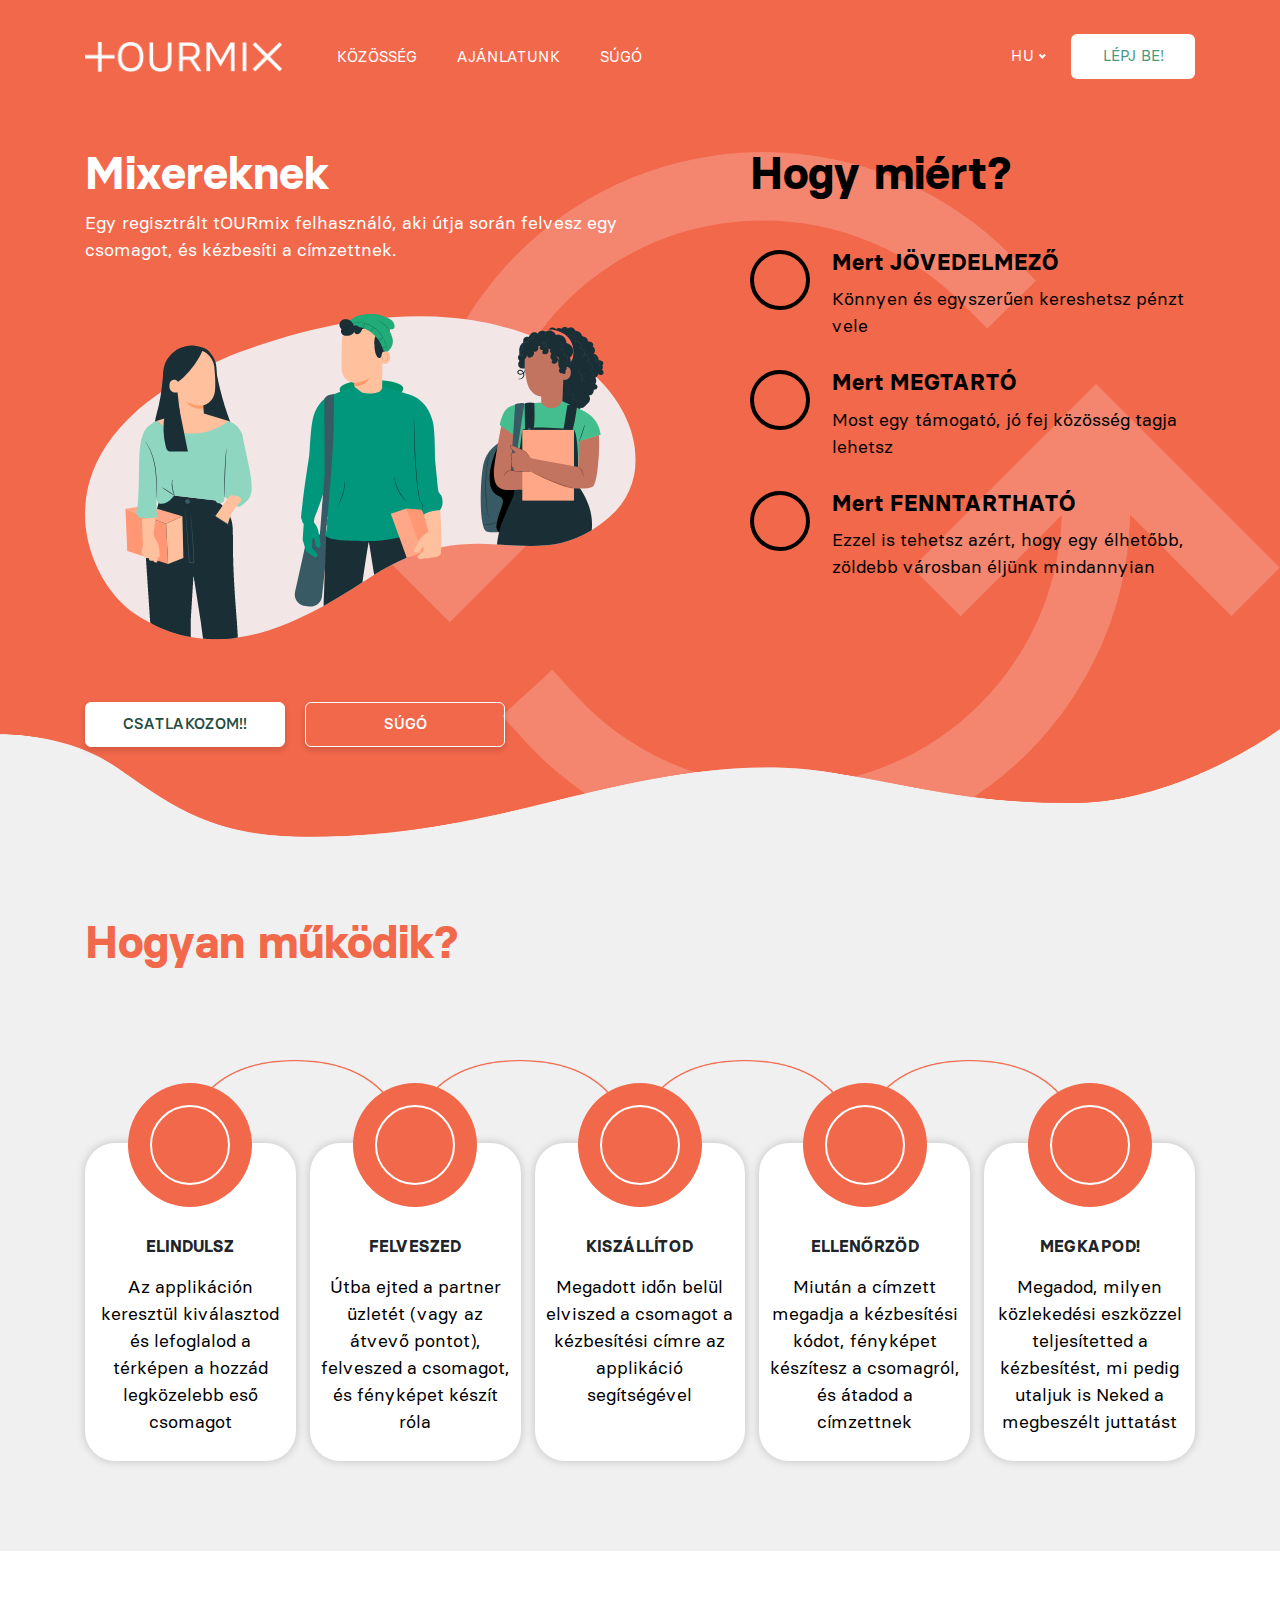
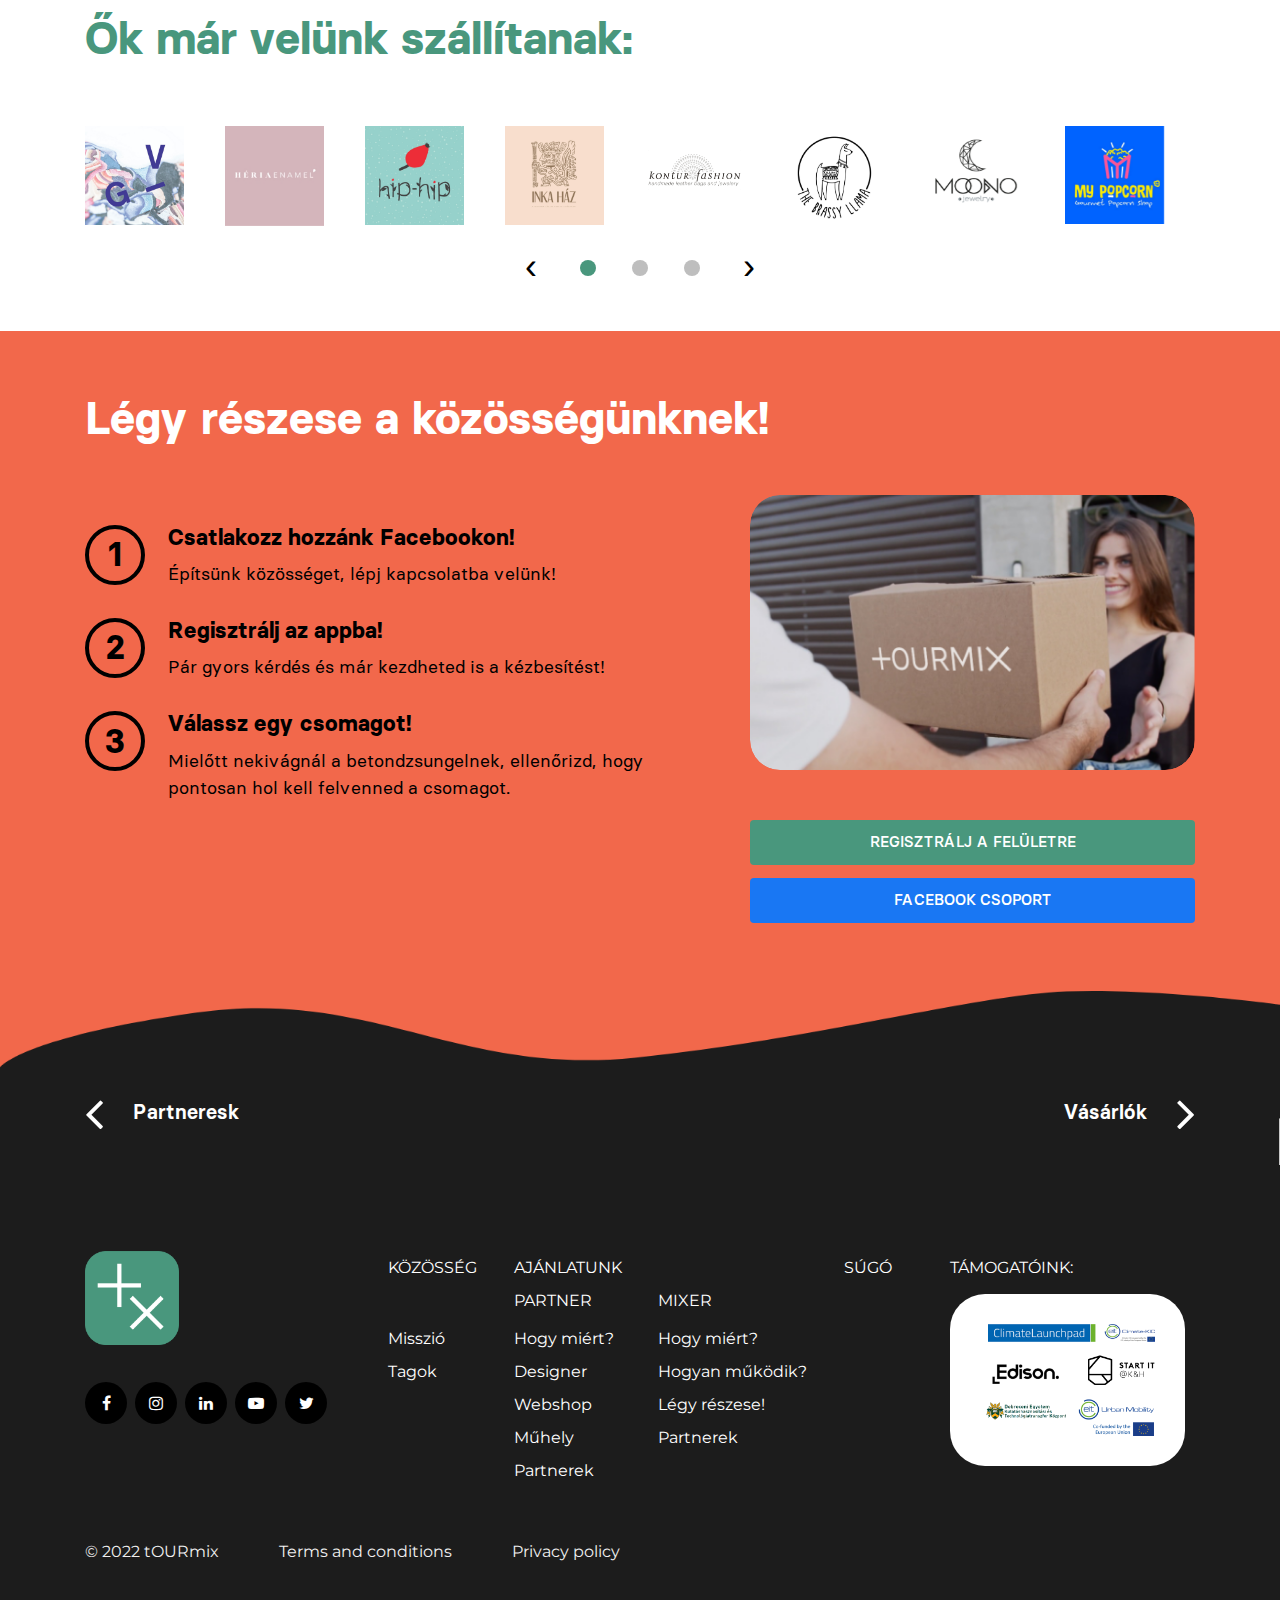
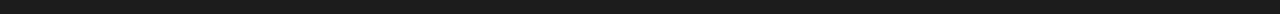
==== commit 20c2cea0: "link is updated" ====
--- a/mixer.html
+++ b/mixer.html
@@ -47,15 +47,15 @@
                         <!-- left -->
                         <div class="header_left">
                             <div class="logo">
-                                <a href="#"><img src="assets/images/home/logo.png" alt="logo img"></a>
+                                <a href="index.html"><img src="assets/images/home/logo.png" alt="logo img"></a>
                             </div>
                             <div class="menu">
                                 <ul>
-                                    <li><a href="#">Közösség</a></li>
-                                    <li><a href="#">Ajánlatunk</a>
+                                    <li><a href="plus_cross.html">Közösség</a></li>
+                                    <li><a href="#">Ajánlatunk</a> 
                                         <ul>
-                                            <li><a href="#">Partner</a></li>
-                                            <li><a href="#">Mixer</a></li>
+                                            <li><a href="partner.html">Partner</a></li>
+                                            <li><a href="mixer.html">Mixer</a></li>
                                         </ul>
                                     </li>
                                     <li><a href="#">Súgó</a></li>
@@ -72,12 +72,12 @@
                                 </select>
                             </div>
                             <div class="button">
-                                <a href="#">LÉPJ BE!</a>
+                                <a href="signup_signin.html">LÉPJ BE!</a>
                             </div>
                             <div class="humberger">
                                 <div class="menu btn15" data-menu="15">
                                     <div class="icon"></div>
-                                </div>
+                                  </div>
                             </div>
 
                         </div>
@@ -327,8 +327,8 @@
             <div class="row">
                 <div class="col-xl-12">
                     <div class="pages_link_all">
-                        <a href="#"><i class="fa fa-angle-left"></i>Közösség</a>
-                        <a href="#">Mixerek <i class="fa fa-angle-right"></i></a>
+                        <a href="partner.html"><i class="fa fa-angle-left"></i>Partneresk</a>
+                        <a href="package.html">Vásárlók <i class="fa fa-angle-right"></i></a>
                     </div>
                 </div>
             </div>
